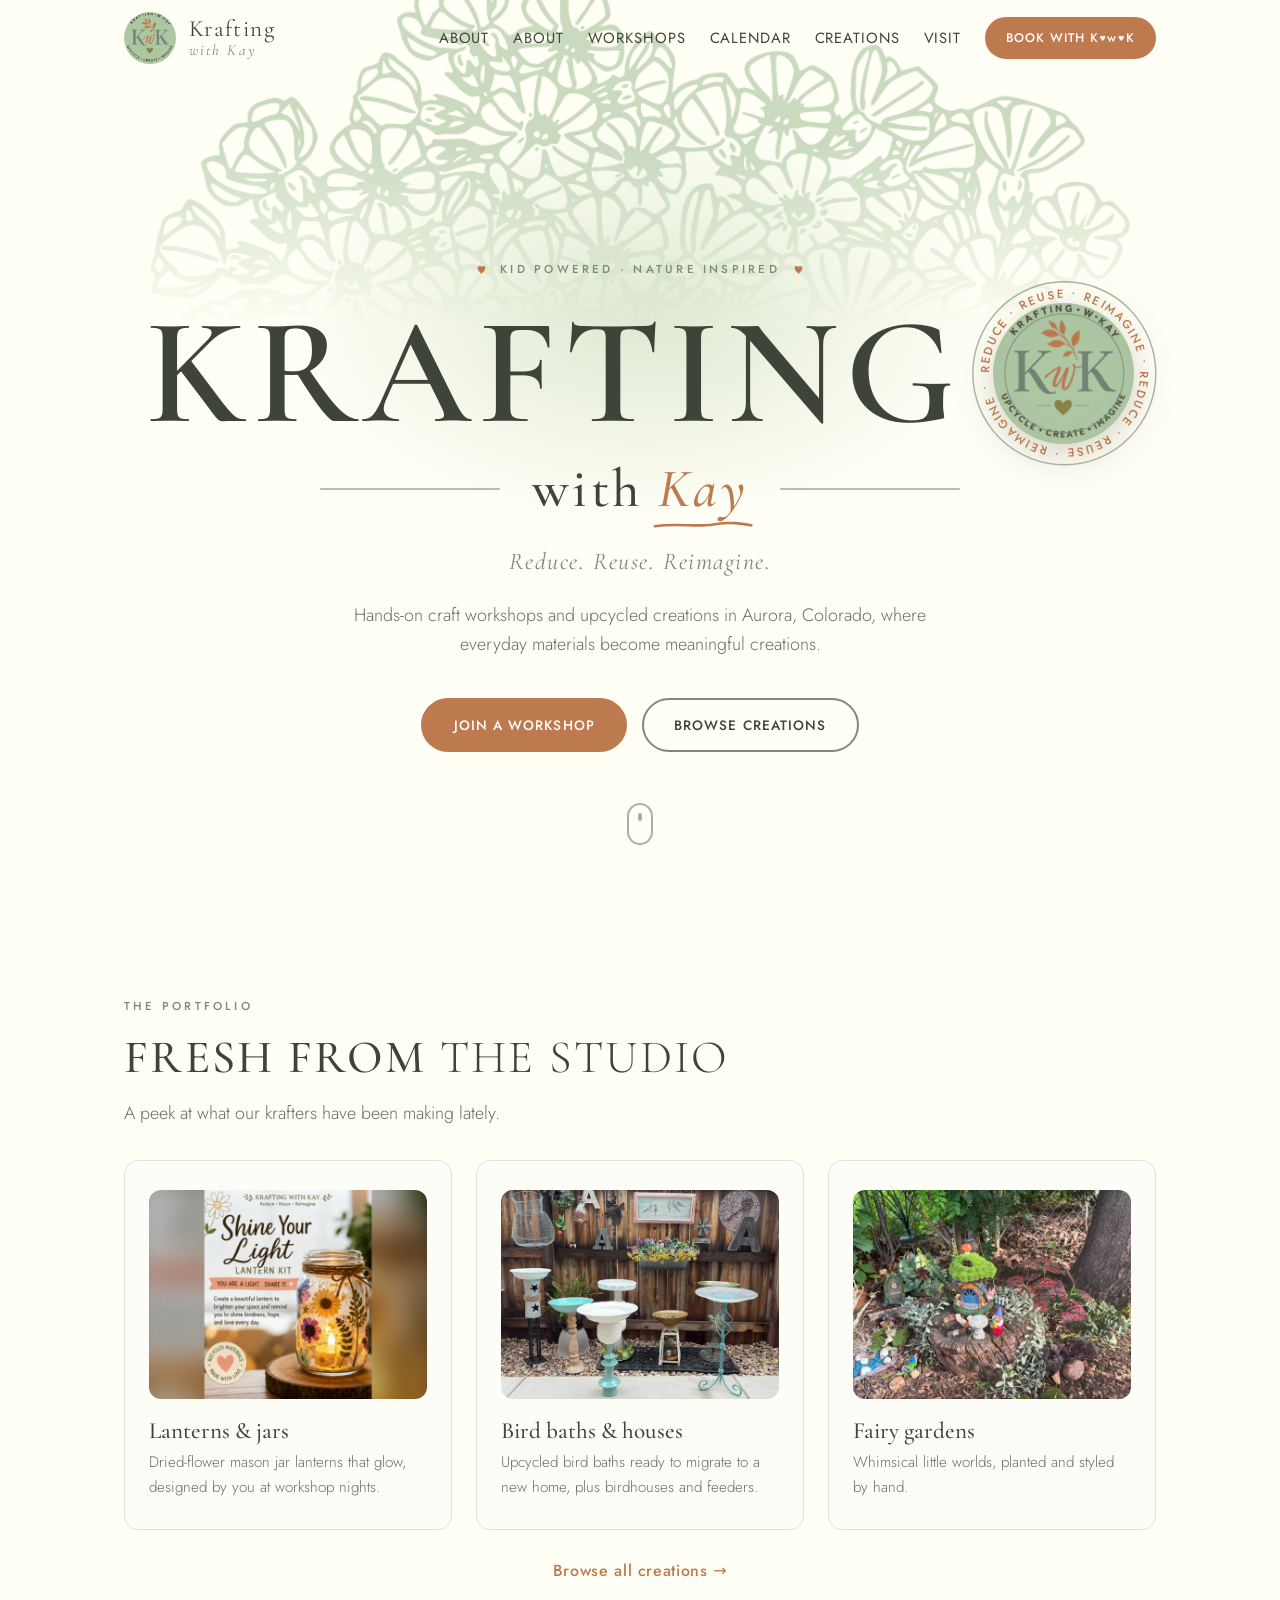
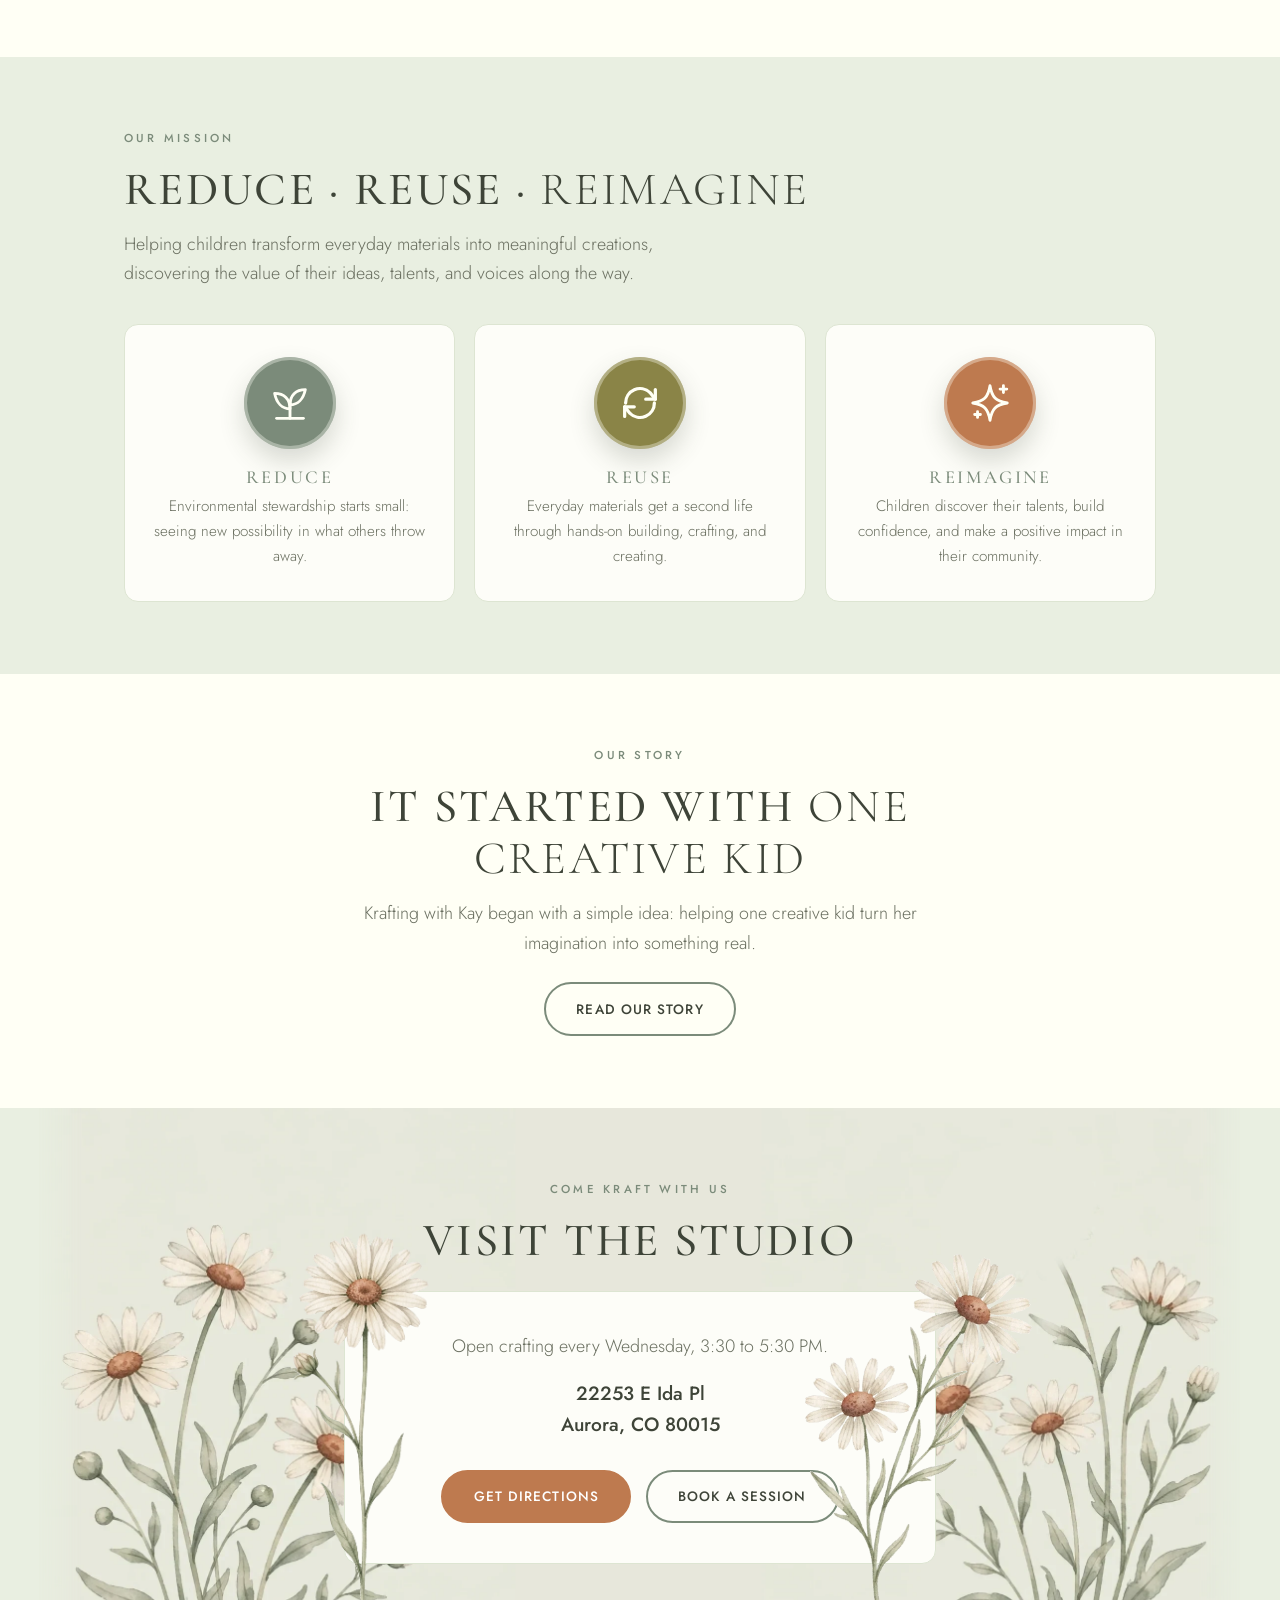
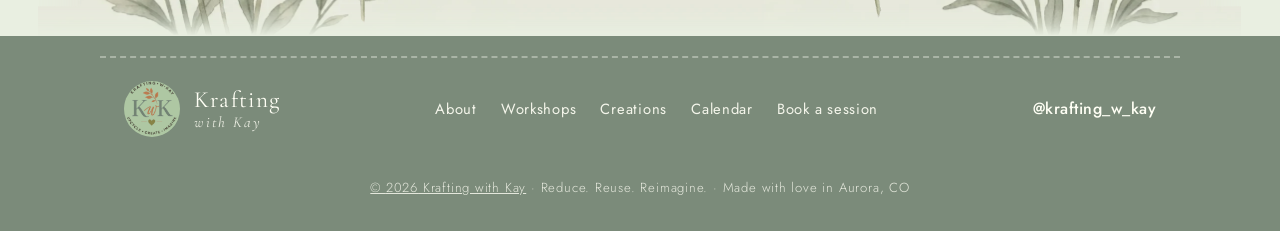
==== index.html @ e0ca5ac3 "About page with Our Story; homepage now sells via featured portfolio + story teaser; nav/footer Abou" ====
<!DOCTYPE html>
<html lang="en">
<head>
  <meta charset="UTF-8" />
  <meta name="viewport" content="width=device-width, initial-scale=1.0" />
  <title>Krafting with Kay | Reduce. Reuse. Reimagine.</title>
  <meta name="description" content="Krafting with Kay: kid-powered, nature-inspired craft workshops and upcycled creations in Aurora, CO. Reduce. Reuse. Reimagine." />
  <link rel="icon" href="assets/logo.png" />
  <link rel="preconnect" href="https://fonts.googleapis.com" />
  <link rel="preconnect" href="https://fonts.gstatic.com" crossorigin />
  <link href="https://fonts.googleapis.com/css2?family=Cormorant+Garamond:ital,wght@0,300;0,400;0,500;0,600;1,300;1,400;1,500&family=Jost:wght@300;400;500&display=swap" rel="stylesheet" />
  <link rel="stylesheet" href="styles.css" />
</head>
<body>
  <header class="site-header">
    <div class="wrap header-inner">
      <a class="brand" href="#top">
        <img src="assets/logo.png" alt="Krafting with Kay logo" />
        <span class="brand-name">Krafting <span>with Kay</span></span>
      </a>
      <nav class="site-nav" id="siteNav">
        <a href="about.html">About</a>
        <a href="about.html">About</a>
        <a href="workshops.html">Workshops</a>
        <a href="events.html">Calendar</a>
        <a href="creations.html">Creations</a>
        <a href="#visit">Visit</a>
        <a href="book.html" class="btn btn-small">Book with KwK</a>
      </nav>
      <button class="nav-toggle" id="navToggle" aria-label="Open menu">☰</button>
    </div>
  </header>

  <main id="top">
    <!-- HERO -->
    <section class="hero">
      <div class="floral-band" aria-hidden="true"></div>
      <div class="hero-glow" aria-hidden="true"></div>
      <div class="wrap hero-inner">
        <p class="eyebrow"><svg viewBox="0 0 24 24" aria-hidden="true"><path d="M12 21 C7 16.5 3.5 13 3.5 9.2 C3.5 6.4 5.7 4.5 8.2 4.5 C9.9 4.5 11.3 5.4 12 6.8 C12.7 5.4 14.1 4.5 15.8 4.5 C18.3 4.5 20.5 6.4 20.5 9.2 C20.5 13 17 16.5 12 21 Z"/></svg><span>Kid powered · Nature inspired</span><svg viewBox="0 0 24 24" aria-hidden="true"><path d="M12 21 C7 16.5 3.5 13 3.5 9.2 C3.5 6.4 5.7 4.5 8.2 4.5 C9.9 4.5 11.3 5.4 12 6.8 C12.7 5.4 14.1 4.5 15.8 4.5 C18.3 4.5 20.5 6.4 20.5 9.2 C20.5 13 17 16.5 12 21 Z"/></svg></p>
        <h1 class="hero-h1">
          <span class="hero-topline">
            <span class="hero-giant">Krafting</span>
            <span class="hero-badge" aria-hidden="true">
              <img src="assets/logo.png" alt="" />
              <svg class="badge-ring" viewBox="0 0 200 200">
                <defs>
                  <path id="kwkBadgeArc" d="M100,100 m-80,0 a80,80 0 1,1 160,0 a80,80 0 1,1 -160,0" fill="none" />
                </defs>
                <circle cx="100" cy="100" r="97" class="ring-line" />
                <circle cx="100" cy="100" r="63" class="ring-line" />
                <text class="ring-text"><textPath href="#kwkBadgeArc">REDUCE • REUSE • REIMAGINE • REDUCE • REUSE • REIMAGINE • </textPath></text>
              </svg>
            </span>
          </span>
          <span class="hero-subline"><span class="rule" aria-hidden="true"></span><span>with <em class="swash">Kay<svg class="swash-line" viewBox="0 0 220 22" aria-hidden="true"><path d="M6 14 C 52 7, 92 16, 132 10 S 192 8, 214 12" fill="none" stroke="#be7a4f" stroke-width="5.5" stroke-linecap="round"/></svg></em></span><span class="rule" aria-hidden="true"></span></span>
        </h1>
        <p class="tagline">Reduce. Reuse. Reimagine.</p>
        <p class="lede" id="heroLede">Hands-on craft workshops and upcycled creations in Aurora, Colorado, where everyday materials become <strong>meaningful creations</strong>.</p>
        <div class="hero-cta">
          <a href="workshops.html" class="btn">Join a workshop</a>
          <a href="creations.html" class="btn btn-ghost">Browse creations</a>
        </div>
        <a class="scroll-cue" href="#mission" aria-label="Scroll to our mission"><span></span></a>
      </div>
    </section>

    <!-- FEATURED CREATIONS -->
    <section class="section" id="featured">
      <div class="wrap">
        <p class="eyebrow">The portfolio</p>
        <h2>Fresh from <span class="thin">the studio</span></h2>
        <p class="lede">A peek at what our krafters have been making lately.</p>
        <div class="creations-grid" id="featuredGrid" style="margin-top:2rem"><p class="muted">Loading…</p></div>
        <p class="center" style="margin-top:1.75rem"><a class="link-arrow" href="creations.html">Browse all creations →</a></p>
      </div>
    </section>

    <!-- MISSION -->
    <section class="section section-tint" id="mission">
      <div class="wrap">
        <p class="eyebrow">Our mission</p>
        <h2>Reduce · Reuse · <span class="thin">Reimagine</span></h2>
        <p class="lede" id="missionText">Helping children transform everyday materials into meaningful creations, discovering the value of their ideas, talents, and voices along the way.</p>
        <div class="pillars">
          <div class="pillar">
            <div class="pillar-icon reduce"><svg viewBox="0 0 48 48" fill="none" stroke="#fffff5" stroke-width="3" stroke-linecap="round" stroke-linejoin="round" aria-hidden="true"><path d="M24 40 C24 32 24 28 24 22"/><path d="M24 30 C16 30 10 24 8 14 C18 14 24 20 24 30 Z"/><path d="M24 26 C32 26 38 20 40 10 C30 10 24 16 24 26 Z"/><path d="M10 40 H38"/></svg></div>
            <h3>Reduce</h3>
            <p>Environmental stewardship starts small: seeing new possibility in what others throw away.</p>
          </div>
          <div class="pillar">
            <div class="pillar-icon reuse"><svg viewBox="0 0 48 48" fill="none" stroke="#fffff5" stroke-width="3.4" stroke-linecap="round" stroke-linejoin="round" aria-hidden="true"><polyline points="40 10 40 20 30 20"/><polyline points="8 38 8 28 18 28"/><path d="M9 24 a15 15 0 0 1 25.4-10.9 L40 20"/><path d="M39 24 a15 15 0 0 1-25.4 10.9 L8 28"/></svg></div>
            <h3>Reuse</h3>
            <p>Everyday materials get a second life through hands-on building, crafting, and creating.</p>
          </div>
          <div class="pillar">
            <div class="pillar-icon reimagine"><svg viewBox="0 0 48 48" fill="none" stroke="#fffff5" stroke-width="3" stroke-linecap="round" stroke-linejoin="round" aria-hidden="true"><path d="M24 6 C26 18 30 22 42 24 C30 26 26 30 24 42 C22 30 18 26 6 24 C18 22 22 18 24 6 Z"/><path d="M38 6 v7 M34.5 9.5 h7"/><path d="M11 33 v6 M8 36 h6"/></svg></div>
            <h3>Reimagine</h3>
            <p>Children discover their talents, build confidence, and make a positive impact in their community.</p>
          </div>
        </div>
      </div>
    </section>

    <!-- STORY TEASER -->
    <section class="section">
      <div class="wrap narrow center">
        <p class="eyebrow">Our story</p>
        <h2>It started with <span class="thin">one creative kid</span></h2>
        <p class="lede" style="margin-left:auto; margin-right:auto">Krafting with Kay began with a simple idea: helping one creative kid turn her imagination into something real.</p>
        <a class="btn btn-ghost" href="about.html" style="margin-top:1.5rem">Read our story</a>
      </div>
    </section>

    <!-- VISIT -->
    <section class="section section-tint" id="visit">
      <div class="wrap narrow center">
        <p class="eyebrow">Come kraft with us</p>
        <h2>Visit the studio</h2>
        <div class="visit-card">
          <p class="lede" id="visitLede" style="margin:0 auto">Open crafting every Wednesday, 3:30 to 5:30 PM.</p>
          <address><strong>22253 E Ida Pl<br />Aurora, CO 80015</strong></address>
          <div class="hero-cta" style="justify-content:center; margin-top:0">
            <a class="btn" href="https://www.google.com/maps/search/?api=1&query=22253+E+Ida+Pl+Aurora+CO+80015" target="_blank" rel="noopener">Get directions</a>
            <a class="btn btn-ghost" href="book.html">Book a session</a>
          </div>
        </div>
      </div>
      <img class="fl-fg fl-fg-a" src="assets/daisy-sprig-a.webp" alt="" aria-hidden="true" />
      <img class="fl-fg fl-fg-b" src="assets/daisy-sprig-b.webp" alt="" aria-hidden="true" />
    </section>
  </main>

  <footer class="site-footer">
    <div class="wrap footer-inner">
      <div class="footer-brand">
        <img src="assets/logo.png" alt="Krafting with Kay logo" />
        <span class="brand-name">Krafting <span>with Kay</span></span>
      </div>
      <nav class="footer-nav" aria-label="Footer">
        <a href="about.html">About</a>
        <a href="workshops.html">Workshops</a>
        <a href="creations.html">Creations</a>
        <a href="events.html">Calendar</a>
        <a href="book.html">Book a session</a>
      </nav>
      <p><span id="instaFooter">@krafting_w_kay</span></p>
      <p class="footer-note"><a class="stealth-admin" href="settings.html">© <span id="year"></span> Krafting with Kay</a> · Reduce. Reuse. Reimagine. · Made with love in Aurora, CO</p>
    </div>
  </footer>

  <div class="lightbox" id="lightbox" hidden>
    <figure>
      <img id="lightboxImg" alt="" />
      <figcaption id="lightboxCap"></figcaption>
    </figure>
    <button class="lightbox-close" id="lightboxClose" type="button" aria-label="Close photo viewer">×</button>
  </div>

  <script src="script.js"></script>
</body>
</html>
---- styles.css ----
/* ============================================================
   KRAFTING WITH KAY: brand tokens
   From Kay's brand portfolio (2026-09-27):
   sage green #A9C39E · cream #FFFFF5 · terracotta #BE7A4F
   olive #8A8447 · deep sage #7B8B7A
   Type: Cormorant Garamond (display) + Jost (body)
   ============================================================ */
:root {
  --cream: #fffff5;
  --paper: #fdfdf8;
  --sage: #a9c39e;
  --sage-deep: #7b8b7a;
  --sage-pale: #e9efe1;
  --ink: #3e4438;
  --ink-soft: #6a6f60;
  --clay: #be7a4f;
  --clay-dark: #a05f36;
  --olive: #8a8447;
  --line: #dde5d2;
  --radius: 14px;
  --font-display: "Cormorant Garamond", Georgia, serif;
  --font-body: "Jost", system-ui, -apple-system, sans-serif;
}

* { box-sizing: border-box; margin: 0; padding: 0; }

body {
  font-family: var(--font-body);
  background: var(--cream);
  color: var(--ink);
  line-height: 1.65;
  font-weight: 400;
}

.wrap { max-width: 1080px; margin: 0 auto; padding: 0 1.5rem; }
.wrap.narrow { max-width: 640px; }
.center { text-align: center; }
.muted { color: var(--ink-soft); }
.small { font-size: 0.85rem; }

h1, h2, h3 { font-family: var(--font-display); line-height: 1.12; font-weight: 500; }
h1 { font-size: clamp(3rem, 7vw, 5rem); letter-spacing: 0.04em; }
h1 em { font-style: italic; color: var(--clay); }
h2 { font-size: clamp(2rem, 4.5vw, 2.9rem); letter-spacing: 0.05em; margin-bottom: 0.9rem; text-transform: uppercase; }
h2 .thin { font-weight: 300; }
h3 { font-size: 1.45rem; margin-bottom: 0.4rem; }

.eyebrow {
  text-transform: uppercase;
  letter-spacing: 0.28em;
  font-size: 0.72rem;
  font-weight: 500;
  color: var(--sage-deep);
  margin-bottom: 1rem;
}

.lede { font-size: 1.12rem; color: var(--ink-soft); max-width: 36rem; font-weight: 300; }
.lede strong { font-weight: 500; color: var(--ink); }
.pull-quote {
  font-family: var(--font-display); font-style: italic; font-weight: 500;
  font-size: clamp(1.5rem, 3.4vw, 2.1rem); line-height: 1.35; color: var(--clay);
  text-align: center; max-width: 40rem; margin: 3rem auto 0; padding: 0 1rem;
  position: relative;
}
.pull-quote::before {
  content: "\201C"; display: block; font-size: 3.2rem; line-height: 1;
  color: var(--sage); margin-bottom: 0.25rem;
}

.tagline {
  font-family: var(--font-display);
  font-style: italic;
  font-size: 1.5rem;
  color: var(--sage-deep);
  letter-spacing: 0.06em;
  margin-top: 1.2rem;
}

/* ---------- buttons & links ---------- */
.btn {
  display: inline-block;
  background: var(--clay);
  color: #fff;
  padding: 0.85rem 1.9rem;
  border-radius: 999px;
  text-decoration: none;
  font-weight: 500;
  letter-spacing: 0.08em;
  text-transform: uppercase;
  font-size: 0.85rem;
  border: 2px solid var(--clay);
  cursor: pointer;
  transition: transform 0.15s ease, background 0.15s ease;
}
.btn:hover { background: var(--clay-dark); border-color: var(--clay-dark); transform: translateY(-2px); }
.btn-ghost { background: transparent; color: var(--ink); border-color: var(--sage-deep); }
.btn-ghost:hover { background: var(--sage-pale); border-color: var(--sage-deep); }
.btn-small { padding: 0.55rem 1.2rem; font-size: 0.78rem; }

.link-arrow { color: var(--clay); font-weight: 500; text-decoration: none; letter-spacing: 0.04em; }
.link-arrow:hover { color: var(--clay-dark); }

/* ---------- header ---------- */
.site-header {
  position: fixed; top: 0; left: 0; right: 0; z-index: 50;
  background: transparent;
  border-bottom: 1px solid transparent;
  transition: background-color 0.35s ease, border-color 0.35s ease;
}
.site-header.scrolled {
  background: color-mix(in srgb, var(--cream) 94%, transparent);
  backdrop-filter: blur(8px);
  -webkit-backdrop-filter: blur(8px);
  border-bottom-color: var(--line);
}
section[id] { scroll-margin-top: 84px; }
.header-inner { display: flex; align-items: center; justify-content: space-between; height: 76px; }
.brand { display: flex; align-items: center; gap: 0.8rem; text-decoration: none; color: var(--ink); }
.brand img { width: 52px; height: 52px; border-radius: 50%; object-fit: cover; }
.brand-name { font-family: var(--font-display); font-size: 1.45rem; letter-spacing: 0.06em; line-height: 1.1; }
.brand-name span { display: block; font-size: 0.95rem; font-style: italic; color: var(--sage-deep); letter-spacing: 0.14em; }
.site-nav { display: flex; gap: 1.5rem; align-items: center; }
.site-nav a:not(.btn) { color: var(--ink); text-decoration: none; font-weight: 400; letter-spacing: 0.06em; font-size: 0.92rem; text-transform: uppercase; }
.site-nav a:not(.btn):hover { color: var(--clay); }
.nav-toggle { display: none; background: none; border: none; font-size: 1.5rem; cursor: pointer; color: var(--ink); }

/* ---------- hero ---------- */
.hero { padding: 0 0 4.5rem; position: relative; overflow: hidden; text-align: center; }
.floral-band {
  height: clamp(200px, 30vw, 340px);
  background: url("assets/floral-band.png") center 22% / cover no-repeat;
  -webkit-mask-image: linear-gradient(to bottom, black 42%, transparent 96%);
  mask-image: linear-gradient(to bottom, black 42%, transparent 96%);
}
.hero-glow {
  position: absolute; top: 4%; left: 50%; transform: translateX(-50%);
  width: min(960px, 130vw); height: 560px;
  background: radial-gradient(closest-side, rgba(169,195,158,.38), transparent 72%);
  pointer-events: none;
}
.hero-inner { position: relative; z-index: 1; margin-top: clamp(-5rem, -7vw, -2.2rem); }
.hero .eyebrow { display: flex; align-items: center; justify-content: center; gap: 0.8rem; margin-bottom: 1.4rem; }
.hero .eyebrow svg { width: 11px; height: 11px; fill: var(--clay); flex: none; }
.hero-h1 { margin: 0 0 1rem; }
.hero-topline { display: flex; align-items: center; justify-content: center; gap: clamp(0.8rem, 2.5vw, 2rem); }
.hero-giant {
  font-family: var(--font-display); font-weight: 600;
  font-size: clamp(3.8rem, 13.5vw, 9.5rem);
  text-transform: uppercase; letter-spacing: 0.045em; line-height: 0.95;
  color: var(--ink); white-space: nowrap;
}
.hero-badge {
  position: relative; flex: none;
  width: clamp(88px, 11vw, 150px);
  margin-left: 0;
}
.hero-badge img {
  display: block; width: 100%; aspect-ratio: 1;
  border-radius: 50%; object-fit: cover;
  box-shadow: 0 10px 30px rgba(46,42,35,0.18);
}
.badge-ring {
  position: absolute; inset: -17%; overflow: visible;
  filter: drop-shadow(0 8px 14px rgba(46,42,35,0.22));
  animation: badge-spin 26s linear infinite;
}
.ring-line { fill: none; stroke: var(--sage-deep); stroke-width: 1.5; opacity: 0.65; }
.ring-text {
  font-family: var(--font-body); font-size: 12.5px; font-weight: 500;
  letter-spacing: 2px; fill: var(--clay);
}
@keyframes badge-spin { to { transform: rotate(360deg); } }
.hero-subline {
  display: flex; align-items: center; justify-content: center;
  gap: clamp(1rem, 3vw, 2rem); margin-top: 0.8rem;
  font-family: var(--font-display); font-weight: 500;
  font-size: clamp(2rem, 5vw, 3.4rem); color: var(--ink);
}
.hero-subline .rule { height: 2px; width: min(180px, 18vw); background: var(--sage-deep); opacity: 0.55; border-radius: 2px; }
@media (max-width: 600px) {
  .hero-giant { font-size: 12.5vw; }
  .hero-badge { width: 76px; }
}
.swash { position: relative; display: inline-block; }
.swash-line { position: absolute; left: -7%; bottom: -0.30em; width: 114%; height: 0.40em; overflow: visible; }
.hero .tagline { margin-top: 1.4rem; }
.hero .lede { margin: 1.2rem auto 0; }
.hero-cta { display: flex; gap: 0.9rem; margin-top: 2.4rem; flex-wrap: wrap; justify-content: center; }
.scroll-cue {
  display: inline-block; margin-top: 3.2rem;
  width: 26px; height: 42px; border: 2px solid var(--sage-deep); border-radius: 999px;
  position: relative; opacity: 0.65;
}
.scroll-cue span {
  position: absolute; top: 8px; left: 50%; width: 4px; height: 8px; margin-left: -2px;
  border-radius: 4px; background: var(--sage-deep);
  animation: cue-drop 1.8s ease-in-out infinite;
}
@keyframes cue-drop {
  0%, 100% { transform: translateY(0); opacity: 1; }
  50% { transform: translateY(10px); opacity: 0.35; }
}

/* ---------- sections ---------- */
.section { padding: 4.5rem 0; position: relative; }
.section-tint { background: var(--sage-pale); }
.split { display: grid; grid-template-columns: 1fr 1.4fr; gap: 3rem; align-items: center; }
.split p { margin-bottom: 1rem; font-weight: 300; }
.split p strong { font-weight: 500; }

.photo-frame { display: flex; justify-content: center; }
.photo-placeholder {
  width: 280px; height: 340px;
  border-radius: var(--radius);
  background: linear-gradient(135deg, var(--sage-pale), var(--sage));
  border: 2px dashed var(--sage-deep);
  display: flex; align-items: center; justify-content: center;
  font-family: var(--font-display); font-style: italic;
  color: var(--ink-soft); text-align: center; font-size: 1.3rem;
}

/* ---------- mission pillars ---------- */
.pillars { display: grid; grid-template-columns: repeat(auto-fit, minmax(220px, 1fr)); gap: 1.2rem; margin-top: 2.2rem; }
.pillar {
  background: var(--paper); border: 1px solid var(--line);
  border-radius: var(--radius); padding: 2rem 1.6rem; text-align: center;
}
.pillar-icon {
  width: 92px; height: 92px; margin: 0 auto 1.1rem;
  border-radius: 50%;
  display: flex; align-items: center; justify-content: center;
  box-shadow: 0 12px 26px rgba(62,68,56,.20), inset 0 0 0 3px rgba(255,255,245,.35);
}
.pillar-icon svg { width: 46px; height: 46px; }
.pillar-icon.reduce { background: var(--sage-deep); }
.pillar-icon.reuse { background: var(--olive); }
.pillar-icon.reimagine { background: var(--clay); }
.pillar h3 { text-transform: uppercase; letter-spacing: 0.14em; font-size: 1.15rem; color: var(--sage-deep); }
.pillar p { color: var(--ink-soft); font-size: 0.95rem; font-weight: 300; }

/* ---------- cards ---------- */
.cards { display: grid; grid-template-columns: repeat(2, 1fr); gap: 1.4rem; margin-top: 2rem; }
.card {
  background: var(--paper);
  border: 1px solid var(--line);
  border-radius: var(--radius);
  padding: 1.8rem 1.5rem;
  transition: transform 0.15s ease, box-shadow 0.15s ease;
}
.card:hover { transform: translateY(-4px); box-shadow: 0 12px 28px rgba(62, 68, 56, 0.1); }
.card-icon { font-size: 2rem; margin-bottom: 0.8rem; }
.card-img {
  display: block; width: 100%; aspect-ratio: 4 / 3; object-fit: cover;
  border-radius: 12px; margin-bottom: 1.2rem;
}
.card p { color: var(--ink-soft); font-size: 0.95rem; font-weight: 300; }

/* ---------- workshops ---------- */
.workshop-box {
  display: grid; grid-template-columns: repeat(auto-fit, minmax(160px, 1fr));
  gap: 1rem; margin: 2rem 0;
}
.workshop-detail {
  background: var(--paper); border: 1px solid var(--line);
  border-radius: var(--radius); padding: 1.5rem 1.2rem; text-align: center;
}
.workshop-detail strong { display: block; font-family: var(--font-display); font-size: 1.7rem; color: var(--clay); font-weight: 600; }
.workshop-detail span { color: var(--ink-soft); font-size: 0.88rem; letter-spacing: 0.06em; text-transform: uppercase; }
#workshops p { margin-bottom: 1rem; max-width: 44rem; font-weight: 300; }
#workshops p strong { font-weight: 500; }

/* ---------- sideways scroll strips (gallery + creations) ---------- */
.hstrip {
  display: flex; gap: 1rem;
  overflow-x: auto; overscroll-behavior-x: contain;
  scroll-snap-type: x mandatory;
  margin: 2rem -1.5rem 1.5rem; padding: 0.25rem 1.5rem 1rem;
  scrollbar-width: thin; scrollbar-color: var(--sage-deep) transparent;
  -webkit-mask-image: linear-gradient(to right, black calc(100% - 3rem), transparent);
  mask-image: linear-gradient(to right, black calc(100% - 3rem), transparent);
}
.hstrip::-webkit-scrollbar { height: 6px; }
.hstrip::-webkit-scrollbar-thumb { background: var(--sage-deep); border-radius: 999px; opacity: 0.6; }
.hstrip::-webkit-scrollbar-track { background: transparent; }
.hstrip .strip-card { flex: 0 0 min(340px, 82vw); scroll-snap-align: start; }

/* ---------- creations page grid ---------- */
.creations-grid {
  display: grid;
  grid-template-columns: repeat(auto-fill, minmax(260px, 1fr));
  gap: 1.5rem;
}
.creations-grid .card { margin: 0; }
.gtile {
  flex: 0 0 min(240px, 70vw);
  aspect-ratio: 4 / 5;
  border-radius: var(--radius);
  scroll-snap-align: start;
  position: relative; overflow: hidden;
  display: flex; align-items: flex-end; justify-content: center;
  padding: 1rem;
  font-weight: 500; font-size: 0.9rem; color: #fff;
  letter-spacing: 0.04em; text-decoration: none;
  text-shadow: 0 1px 6px rgba(0,0,0,0.35);
}
a.gtile { cursor: pointer; }
button.gtile {
  font-family: inherit; font-size: 0.9rem; font-weight: 500;
  letter-spacing: 0.04em; color: #fff;
  background: none; border: 0; cursor: pointer;
}
.gtile img {
  position: absolute; inset: 0; width: 100%; height: 100%;
  object-fit: cover;
}
.gtile span { position: relative; z-index: 1; text-align: center; }
.gtile::after {
  content: ""; position: absolute; inset: 0;
  background: linear-gradient(to top, rgba(40,36,28,0.45), transparent 45%);
  pointer-events: none;
}
.g1 { background: linear-gradient(135deg, #a9c39e, #7b8b7a); }
.g2 { background: linear-gradient(135deg, #be7a4f, #d9a077); }
.g3 { background: linear-gradient(135deg, #8a8447, #b3ad72); }
.g4 { background: linear-gradient(135deg, #7b8b7a, #a9c39e); }
.g5 { background: linear-gradient(135deg, #c98f5f, #be7a4f); }
.g6 { background: linear-gradient(135deg, #9aa583, #8a8447); }

/* ---------- lightbox ---------- */
.lightbox {
  position: fixed; inset: 0; z-index: 200;
  background: rgba(46, 42, 34, 0.9);
  display: flex; align-items: center; justify-content: center;
  padding: 1.25rem;
}
.lightbox[hidden] { display: none; }
.lightbox figure { margin: 0; max-width: min(92vw, 640px); }
.lightbox img {
  width: 100%; max-height: 76vh; object-fit: contain;
  border-radius: var(--radius); background: #111;
}
.lightbox figcaption {
  color: var(--cream); text-align: center;
  margin-top: 0.75rem; font-weight: 500; letter-spacing: 0.03em;
}
.lightbox-close {
  position: absolute; top: 0.75rem; right: 0.75rem;
  width: 2.75rem; height: 2.75rem; border-radius: 50%;
  border: 1px solid rgba(255,255,245,0.4);
  background: transparent; color: var(--cream);
  font-size: 1.5rem; line-height: 1; cursor: pointer;
}
.lightbox-close:hover { background: rgba(255,255,245,0.15); }

/* ---------- stealth admin link: looks like plain footer text ---------- */
/* ---------- visit: white card nestled between the daisy clusters ---------- */
#visit {
  background-image: url("assets/daisy-footer.webp");
  background-repeat: no-repeat;
  background-position: 50% 100%;
  background-size: min(1400px, 94%) auto;
}
/* foreground sprigs: real overlap, flowers cross in front of the card */
.fl-fg { position: absolute; z-index: 2; pointer-events: none; }
.fl-fg-a { left: calc(50% - 355px); bottom: 8px; height: 400px; width: auto; }
.fl-fg-b { right: calc(50% - 400px); bottom: 10px; height: 380px; width: auto; }
@media (max-width: 760px) {
  #visit { background-size: 94% auto; }
  .fl-fg-a { height: 230px; left: -10px; bottom: 10px; }
  .fl-fg-b { display: none; }
}

/* ---------- visit ---------- */
.visit-card {
  background: var(--paper); border: 1px solid var(--line);
  border-radius: var(--radius); padding: 2.5rem 2rem; margin-top: 1.5rem;
}
.visit-card address { font-style: normal; font-size: 1.2rem; margin: 1rem 0 1.8rem; font-weight: 300; }
.visit-card address strong { font-weight: 500; }

/* ---------- footer ---------- */
.site-footer { background: var(--sage-deep); color: var(--cream); padding: 2.8rem 0 2rem; position: relative; }
.site-footer::before {
  content: ""; position: absolute; top: 1.2rem; left: 50%; transform: translateX(-50%);
  width: min(1080px, calc(100% - 3rem)); border-top: 2px dashed rgba(255,255,245,.35);
}
.footer-inner { position: relative; display: flex; justify-content: space-between; align-items: center; flex-wrap: wrap; gap: 1rem; }
.footer-brand { display: flex; align-items: center; gap: 0.9rem; }
.footer-brand img { width: 56px; height: 56px; border-radius: 50%; object-fit: cover; }
.footer-brand .brand-name { color: var(--cream); }
.footer-brand .brand-name span { color: var(--cream); opacity: 0.85; }
.footer-nav { display: flex; gap: 1.5rem; flex-wrap: wrap; }
.footer-nav a { color: var(--cream); text-decoration: none; font-size: 0.92rem; letter-spacing: 0.05em; opacity: 0.92; }
.footer-nav a:hover { opacity: 1; text-decoration: underline; text-underline-offset: 3px; }
.site-footer a { color: var(--cream); }
.site-footer #instaFooter { font-weight: 500; letter-spacing: 0.03em; }
.footer-note { width: 100%; text-align: center; margin-top: 1.5rem; font-size: 0.82rem; opacity: 0.8; font-weight: 300; letter-spacing: 0.06em; }

/* ---------- reveal animation ---------- */
.reveal { opacity: 0; transform: translateY(18px); transition: opacity 0.6s ease, transform 0.6s ease; }
.reveal.visible { opacity: 1; transform: none; }
@media (prefers-reduced-motion: reduce) { .reveal { opacity: 1; transform: none; } .scroll-cue span { animation: none; } .badge-ring { animation: none; } }

/* ---------- events / calendar ---------- */
.upcoming-block { margin-top: 2.5rem; }
.upcoming-block h3 { text-transform: uppercase; letter-spacing: 0.14em; font-size: 1.1rem; color: var(--sage-deep); margin-bottom: 1rem; }
.upcoming-row {
  display: flex; gap: 1.2rem; align-items: center;
  background: var(--paper); border: 1px solid var(--line);
  border-radius: var(--radius); padding: 1rem 1.3rem; margin-bottom: 0.7rem;
}
.upcoming-book { margin-left: auto; white-space: nowrap; align-self: center; }
.upcoming-date strong { display: block; font-family: var(--font-display); font-size: 1.15rem; font-weight: 600; }
.upcoming-date span { font-size: 0.85rem; color: var(--ink-soft); white-space: nowrap; }
.upcoming-info { font-size: 1.02rem; }
.event-tag {
  display: inline-block; font-size: 0.68rem; font-weight: 500;
  letter-spacing: 0.12em; text-transform: uppercase;
  background: var(--sage-pale); color: var(--sage-deep);
  border-radius: 999px; padding: 0.2rem 0.7rem; margin-right: 0.5rem;
  vertical-align: middle;
}
.cal-month { margin: 2.5rem 0 1.2rem; }
.cal-month:first-child { margin-top: 0; }
.event-card {
  display: flex; gap: 1.4rem;
  background: var(--paper); border: 1px solid var(--line);
  border-radius: var(--radius); padding: 1.5rem; margin-bottom: 1rem;
  transition: transform 0.15s ease, box-shadow 0.15s ease;
}
.event-card:hover { transform: translateY(-3px); box-shadow: 0 12px 28px rgba(62, 68, 56, 0.1); }
.event-date {
  flex: 0 0 74px; text-align: center;
  background: var(--sage); color: var(--cream);
  border-radius: 10px; padding: 0.7rem 0.4rem; align-self: flex-start;
}
.event-date .dow { display: block; font-size: 0.7rem; letter-spacing: 0.18em; font-weight: 500; }
.event-date .day { display: block; font-family: var(--font-display); font-size: 2rem; font-weight: 600; line-height: 1.1; }
.event-date .mon { display: block; font-size: 0.7rem; letter-spacing: 0.18em; }
.event-body h3 { margin: 0.4rem 0 0.3rem; }
.event-meta { font-weight: 500; font-size: 0.95rem; }
.event-price { color: var(--clay); font-weight: 500; font-size: 0.95rem; margin: 0.2rem 0; }
.event-body .link-arrow { display: inline-block; margin-top: 0.5rem; }

/* ---------- booking form ---------- */
.addr-wrap { position: relative; margin-bottom: 1.1rem; }
.addr-wrap label { margin-bottom: 0; }
.addr-suggest {
  position: absolute; top: 100%; left: 0; right: 0; z-index: 20;
  background: #fff; border: 1px solid var(--line); border-radius: 10px;
  box-shadow: 0 12px 28px rgba(62, 68, 56, 0.12); overflow: hidden; margin-top: 4px;
}
.addr-suggest[hidden] { display: none; }
.addr-opt {
  display: block; width: 100%; text-align: left; background: none; border: none;
  padding: 0.7rem 1rem; font-family: var(--font-body); font-size: 0.95rem;
  color: var(--ink); cursor: pointer; border-bottom: 1px solid var(--line);
}
.addr-opt:last-child { border-bottom: none; }
.addr-opt:hover { background: var(--cream); }
.book-form {
  max-width: 660px; margin: 0 auto;
  background: var(--paper); border: 1px solid var(--line);
  border-radius: var(--radius); padding: 2rem;
}
.book-form label { display: block; font-weight: 500; font-size: 0.95rem; margin-bottom: 1.1rem; }
.book-form label[hidden] { display: none; }
.book-form input, .book-form select, .book-form textarea {
  display: block; width: 100%; margin-top: 0.4rem; padding: 0.8rem 1rem;
  border: 1px solid var(--line); border-radius: 10px; background: #fff;
  font-family: var(--font-body); font-size: 1rem; color: var(--ink);
}
.book-form input:focus, .book-form select:focus, .book-form textarea:focus {
  outline: 2px solid var(--sage); border-color: var(--sage);
}
.book-form textarea { resize: vertical; }
.form-row { display: grid; grid-template-columns: 1fr 1fr; gap: 1rem; }
.form-note { margin-top: 1rem; font-size: 0.95rem; }
.form-note.ok { color: var(--sage-deep); font-weight: 500; }
.form-note.err { color: #a4442e; }
.waiver {
  display: flex; gap: 0.7rem; align-items: flex-start;
  font-weight: 400; font-size: 0.88rem; color: var(--ink-soft);
  background: var(--cream); border: 1px dashed var(--line);
  border-radius: 10px; padding: 0.9rem 1rem; cursor: pointer;
}
.waiver input { width: auto; margin: 0.2rem 0 0; accent-color: var(--sage-deep); }
.kids-block { margin-bottom: 1.1rem; }
.kids-heading { display: block; font-weight: 500; font-size: 0.95rem; margin-bottom: 0.6rem; }
.kid-row { display: grid; grid-template-columns: 1fr 90px 40px; gap: 0.7rem; align-items: end; margin-bottom: 0.7rem; }
.kid-row label { margin-bottom: 0; }
.kid-remove {
  background: none; border: 1px solid var(--line); border-radius: 10px;
  font-size: 1.3rem; line-height: 1; color: var(--ink-soft); cursor: pointer;
  padding: 0.65rem 0;
}
.kid-remove:hover { border-color: #a4442e; color: #a4442e; }
.add-kid {
  width: 100%; background: none; border: 1px dashed var(--line); border-radius: 10px;
  padding: 0.7rem 1rem; font-family: var(--font-body); font-size: 0.92rem;
  color: var(--sage-deep); cursor: pointer;
}
.add-kid:hover { border-color: var(--sage); background: var(--cream); }
#bookSubmit:disabled { opacity: 0.6; cursor: wait; }

/* ---------- responsive ---------- */
@media (max-width: 760px) {
  .split { grid-template-columns: 1fr; gap: 2rem; }
  .nav-toggle { display: block; }
  .site-nav {
    display: none; position: absolute; top: 76px; left: 0; right: 0;
    background: var(--paper); flex-direction: column; align-items: stretch;
    padding: 1rem 1.5rem 1.5rem; border-bottom: 1px solid var(--line); gap: 0.8rem;
  }
  .site-nav.open { display: flex; }
  .hero { padding: 0 0 3.5rem; }
  .form-row { grid-template-columns: 1fr; }
  .book-form { padding: 1.4rem; }
  .cards { grid-template-columns: 1fr; }
}

/* ---------- KwK wordmark hearts ---------- */
.kwk { white-space: nowrap; text-transform: none; }
.kwk .kwkh {
  color: var(--terra);
  font-size: 0.58em;
  vertical-align: 0.14em;
  margin: 0 0.06em;
  line-height: 1;
}
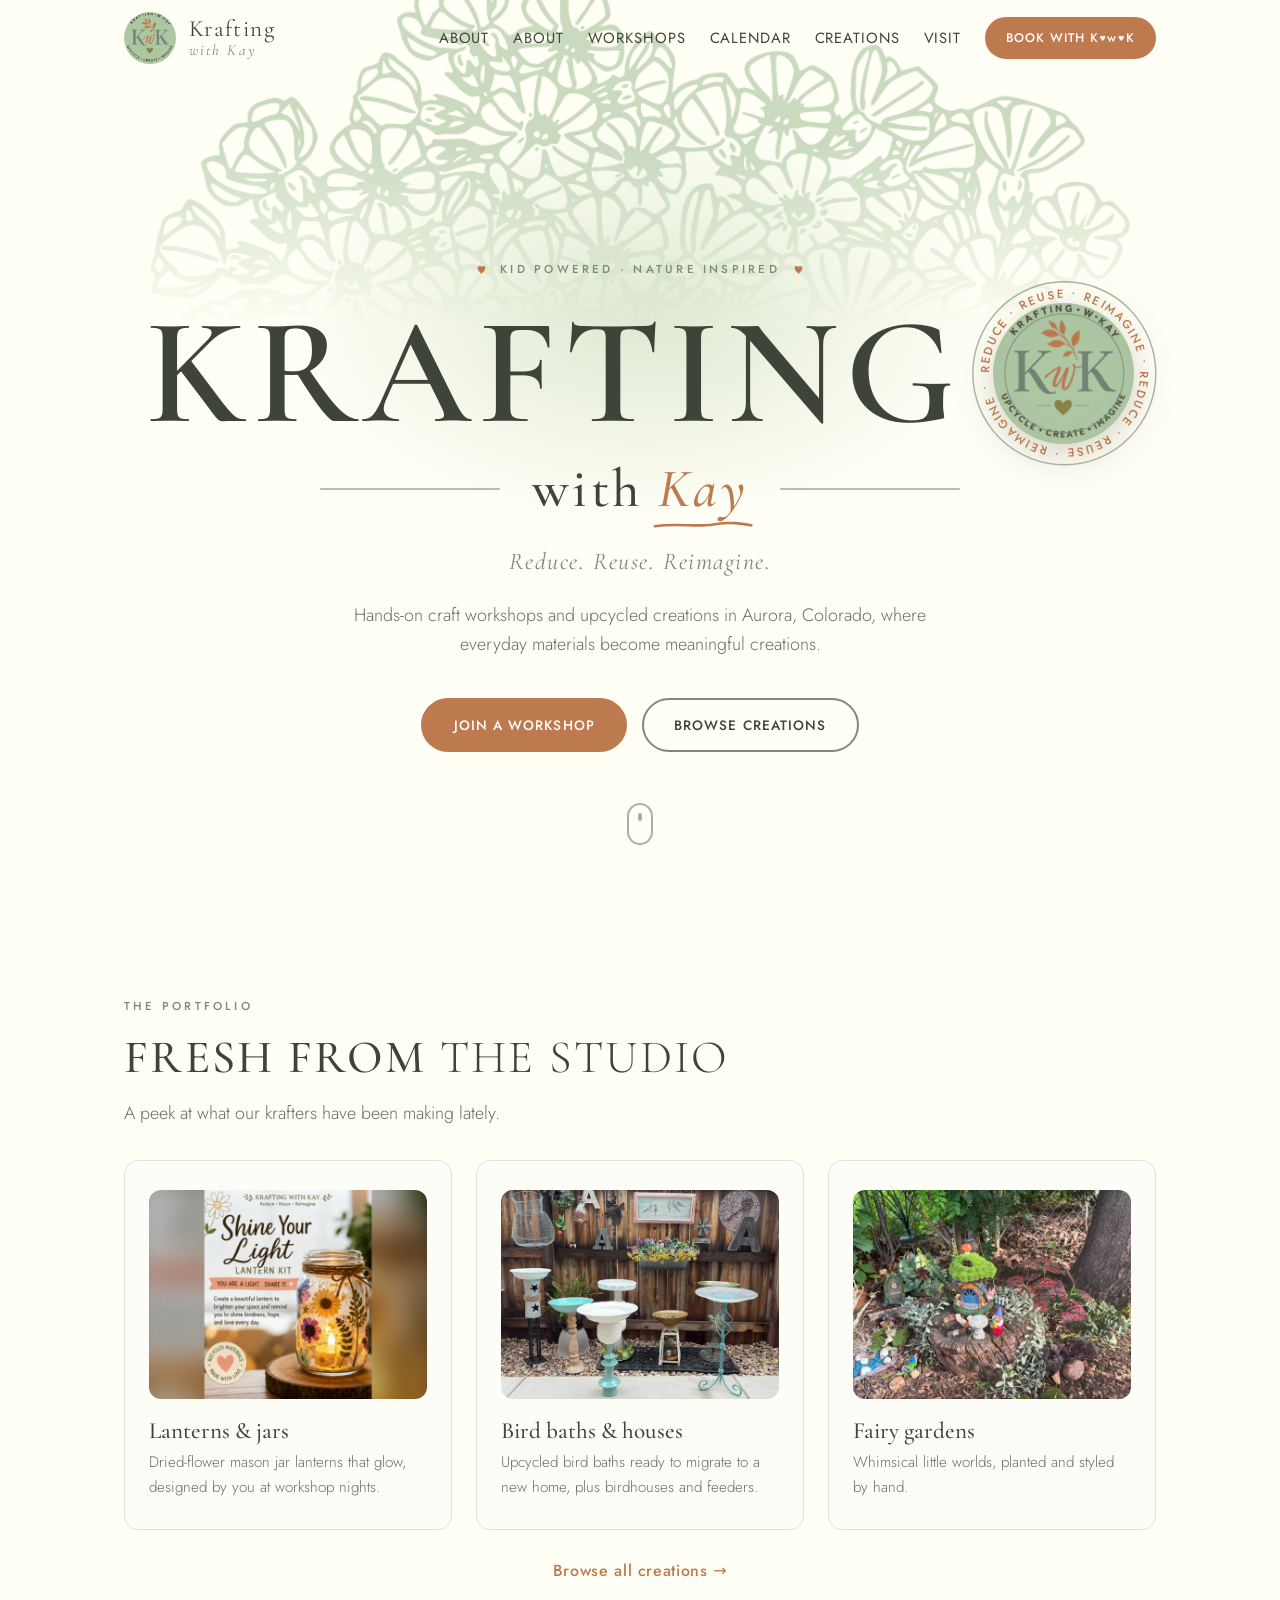
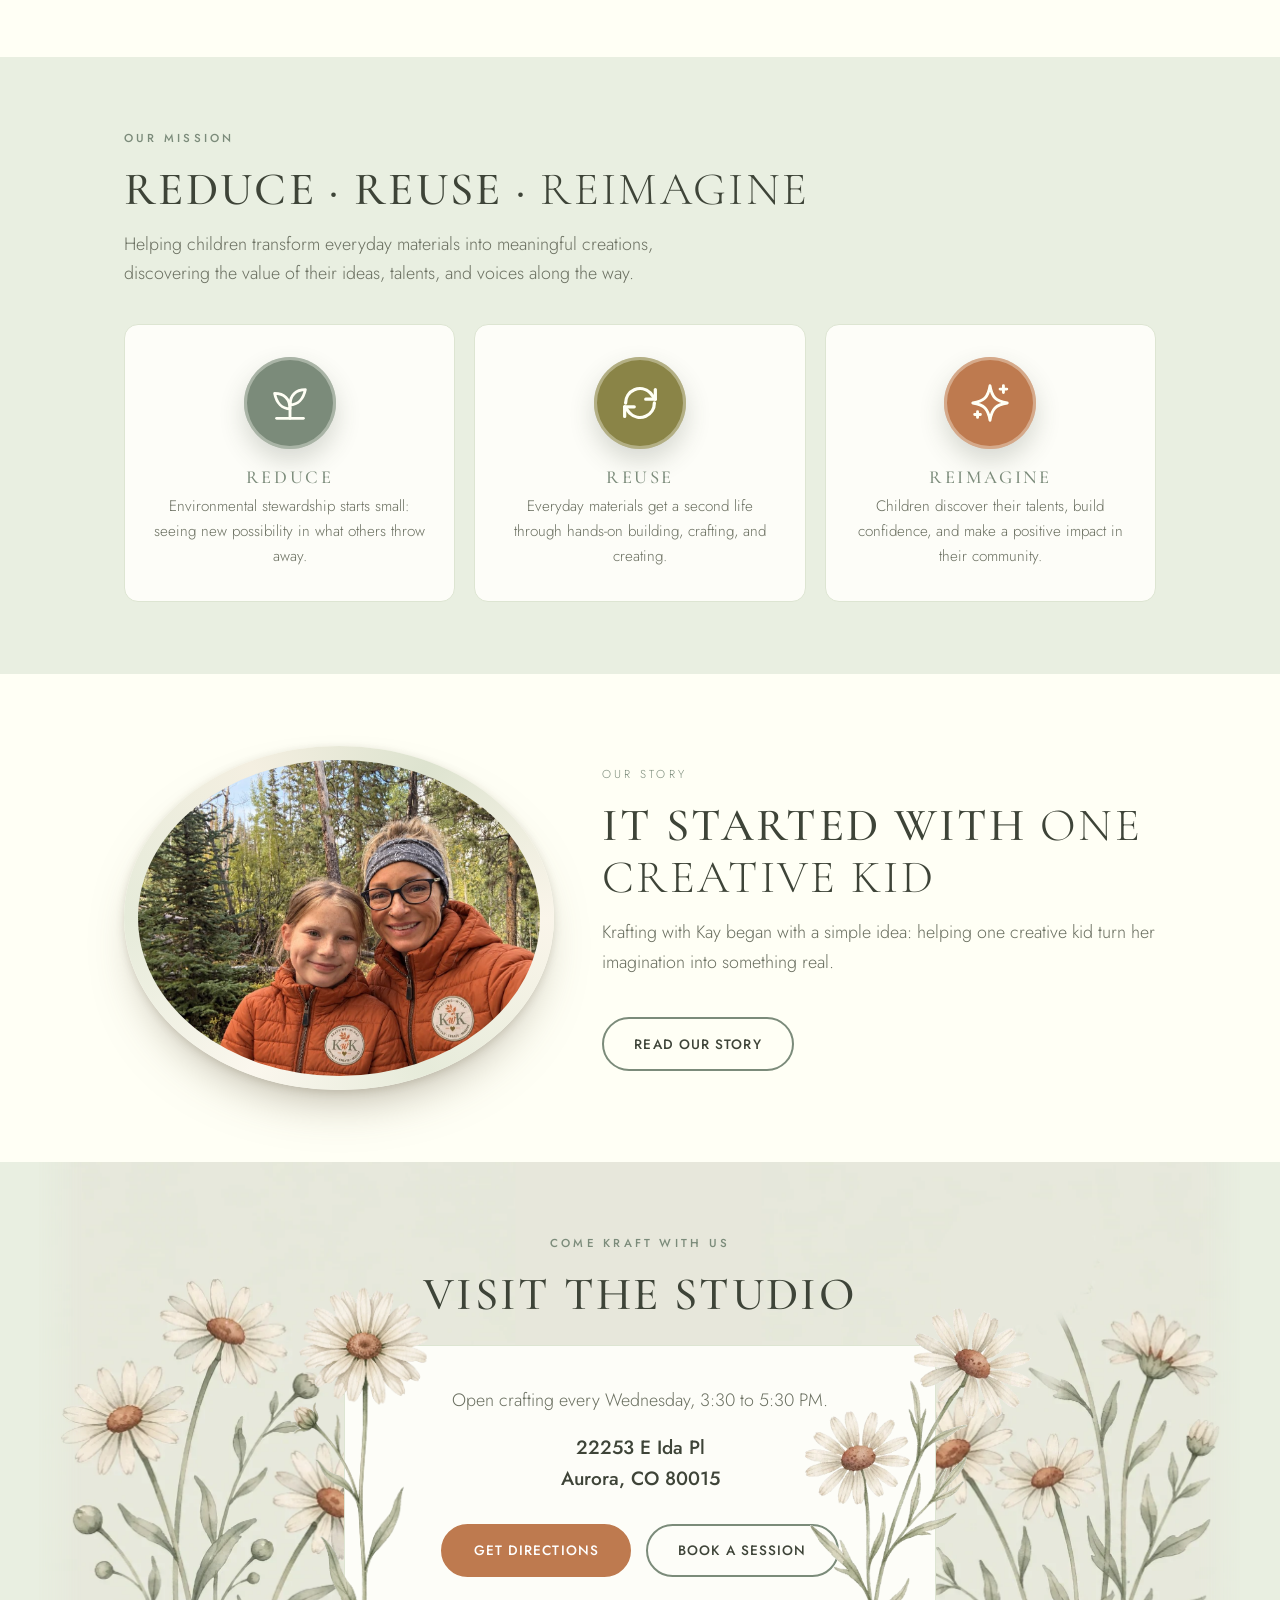
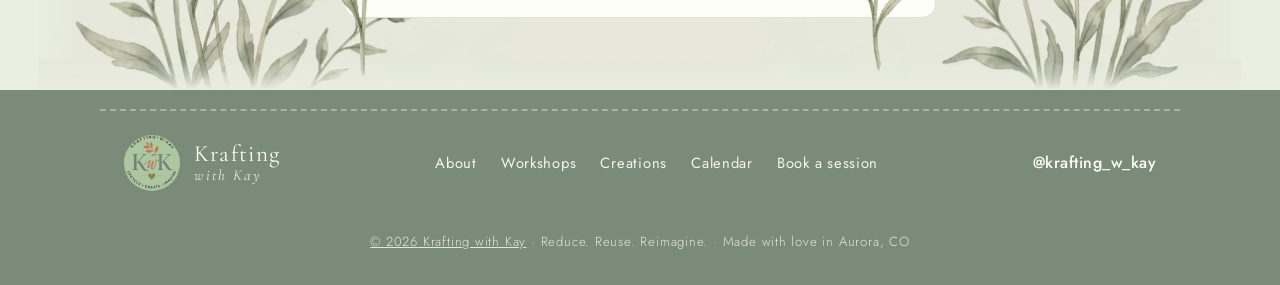
==== commit 3768e9de: "Story teaser now pairs Kay's woods photo in an oval brushed frame beside the Our Story pitch" ====
--- a/index.html
+++ b/index.html
@@ -104,11 +104,18 @@
 
     <!-- STORY TEASER -->
     <section class="section">
-      <div class="wrap narrow center">
-        <p class="eyebrow">Our story</p>
-        <h2>It started with <span class="thin">one creative kid</span></h2>
-        <p class="lede" style="margin-left:auto; margin-right:auto">Krafting with Kay began with a simple idea: helping one creative kid turn her imagination into something real.</p>
-        <a class="btn btn-ghost" href="about.html" style="margin-top:1.5rem">Read our story</a>
+      <div class="wrap">
+        <div class="split story-split">
+          <div class="story-photo">
+            <img src="assets/kay-story.jpg" alt="Kay and a young crafter in the woods, wearing matching KwK jackets" loading="lazy" />
+          </div>
+          <div>
+            <p class="eyebrow">Our story</p>
+            <h2>It started with <span class="thin">one creative kid</span></h2>
+            <p class="lede">Krafting with Kay began with a simple idea: helping one creative kid turn her imagination into something real.</p>
+            <a class="btn btn-ghost" href="about.html" style="margin-top:1.5rem">Read our story</a>
+          </div>
+        </div>
       </div>
     </section>
 
--- a/styles.css
+++ b/styles.css
@@ -209,6 +209,23 @@
 .split p strong { font-weight: 500; }
 
 .photo-frame { display: flex; justify-content: center; }
+
+/* ---------- story photo (oval, brushed ring) ---------- */
+.story-split { align-items: center; }
+.story-photo {
+  width: min(430px, 86vw);
+  aspect-ratio: 5 / 4;
+  border-radius: 50%;
+  padding: 14px;
+  margin: 0 auto;
+  background: conic-gradient(from 210deg, #fbf7ee, #e6ebda, #f4efe1, #dde3cf, #faf5ea, #e6ebda, #fbf7ee);
+  box-shadow: 0 26px 50px -22px rgba(96, 84, 60, 0.5), 0 2px 8px rgba(96, 84, 60, 0.18);
+}
+.story-photo img {
+  width: 100%; height: 100%;
+  object-fit: cover; object-position: 62% 32%;
+  border-radius: 50%; display: block;
+}
 .photo-placeholder {
   width: 280px; height: 340px;
   border-radius: var(--radius);
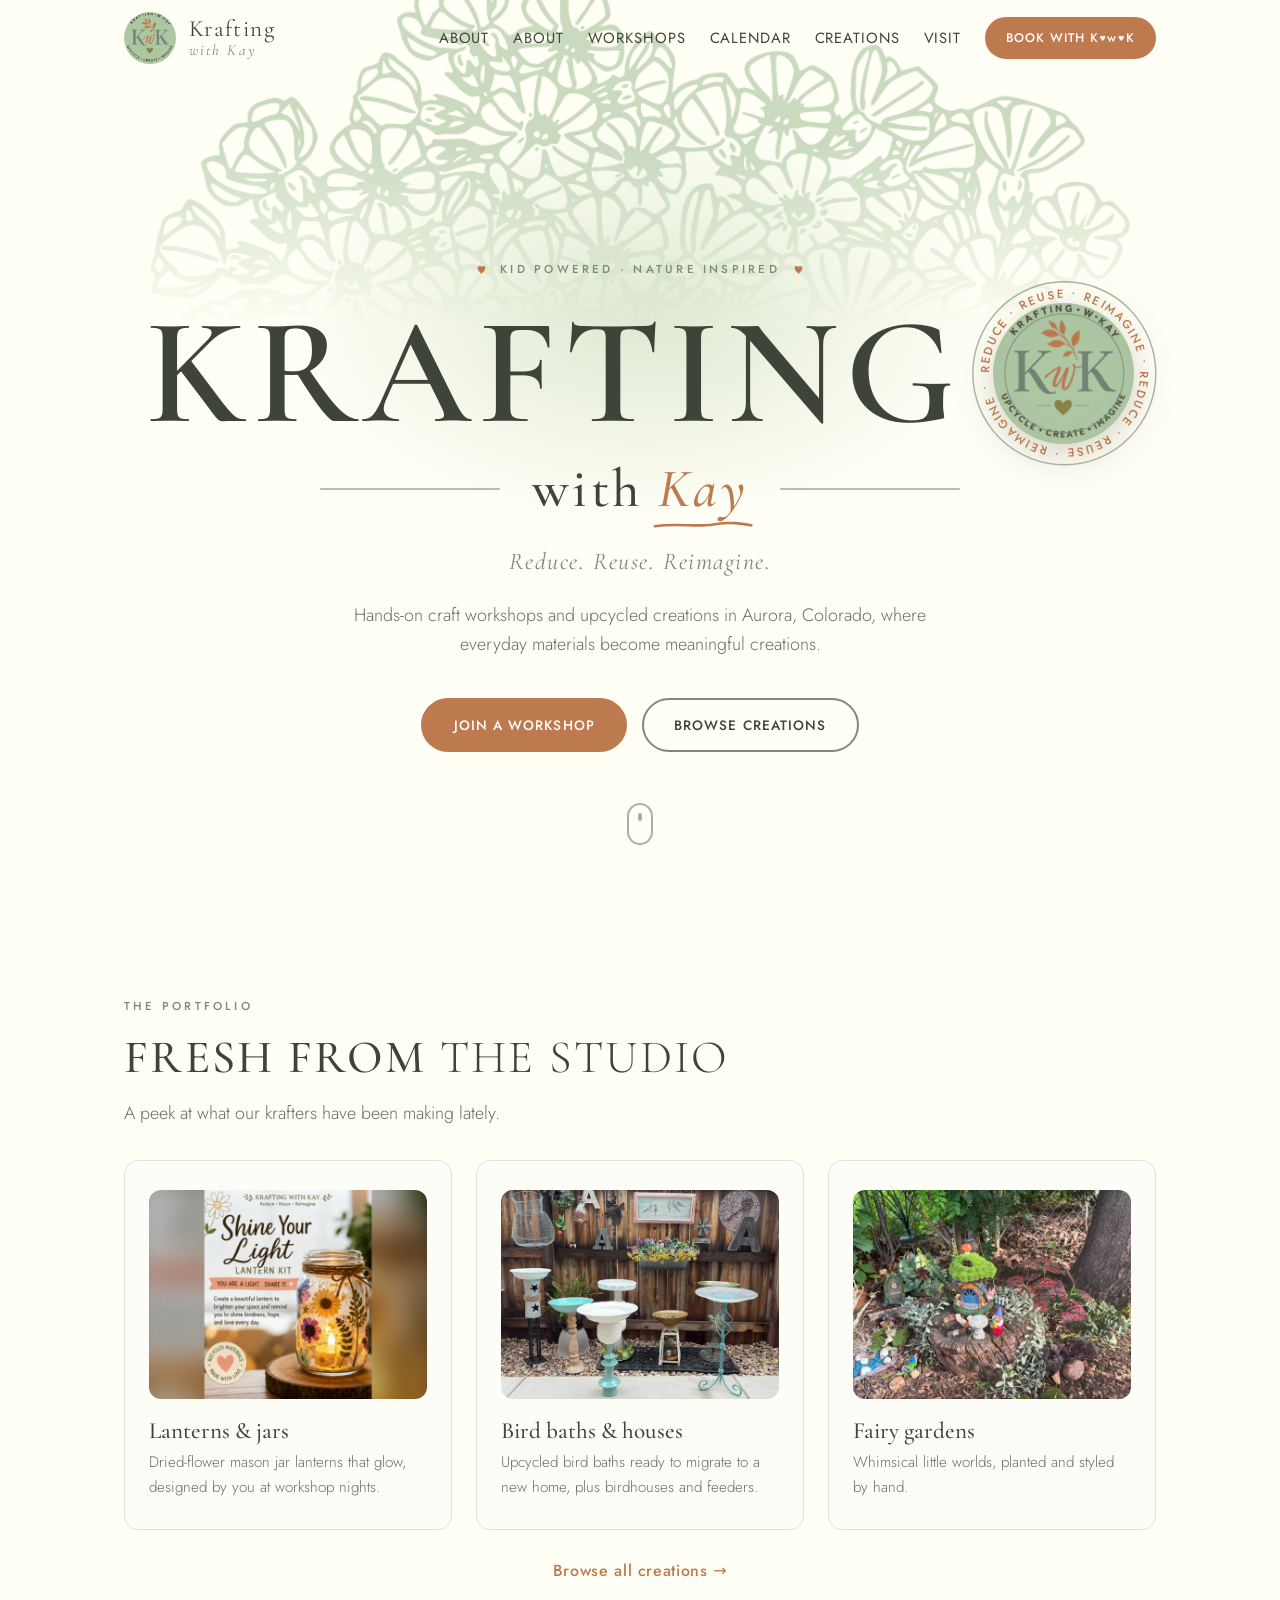
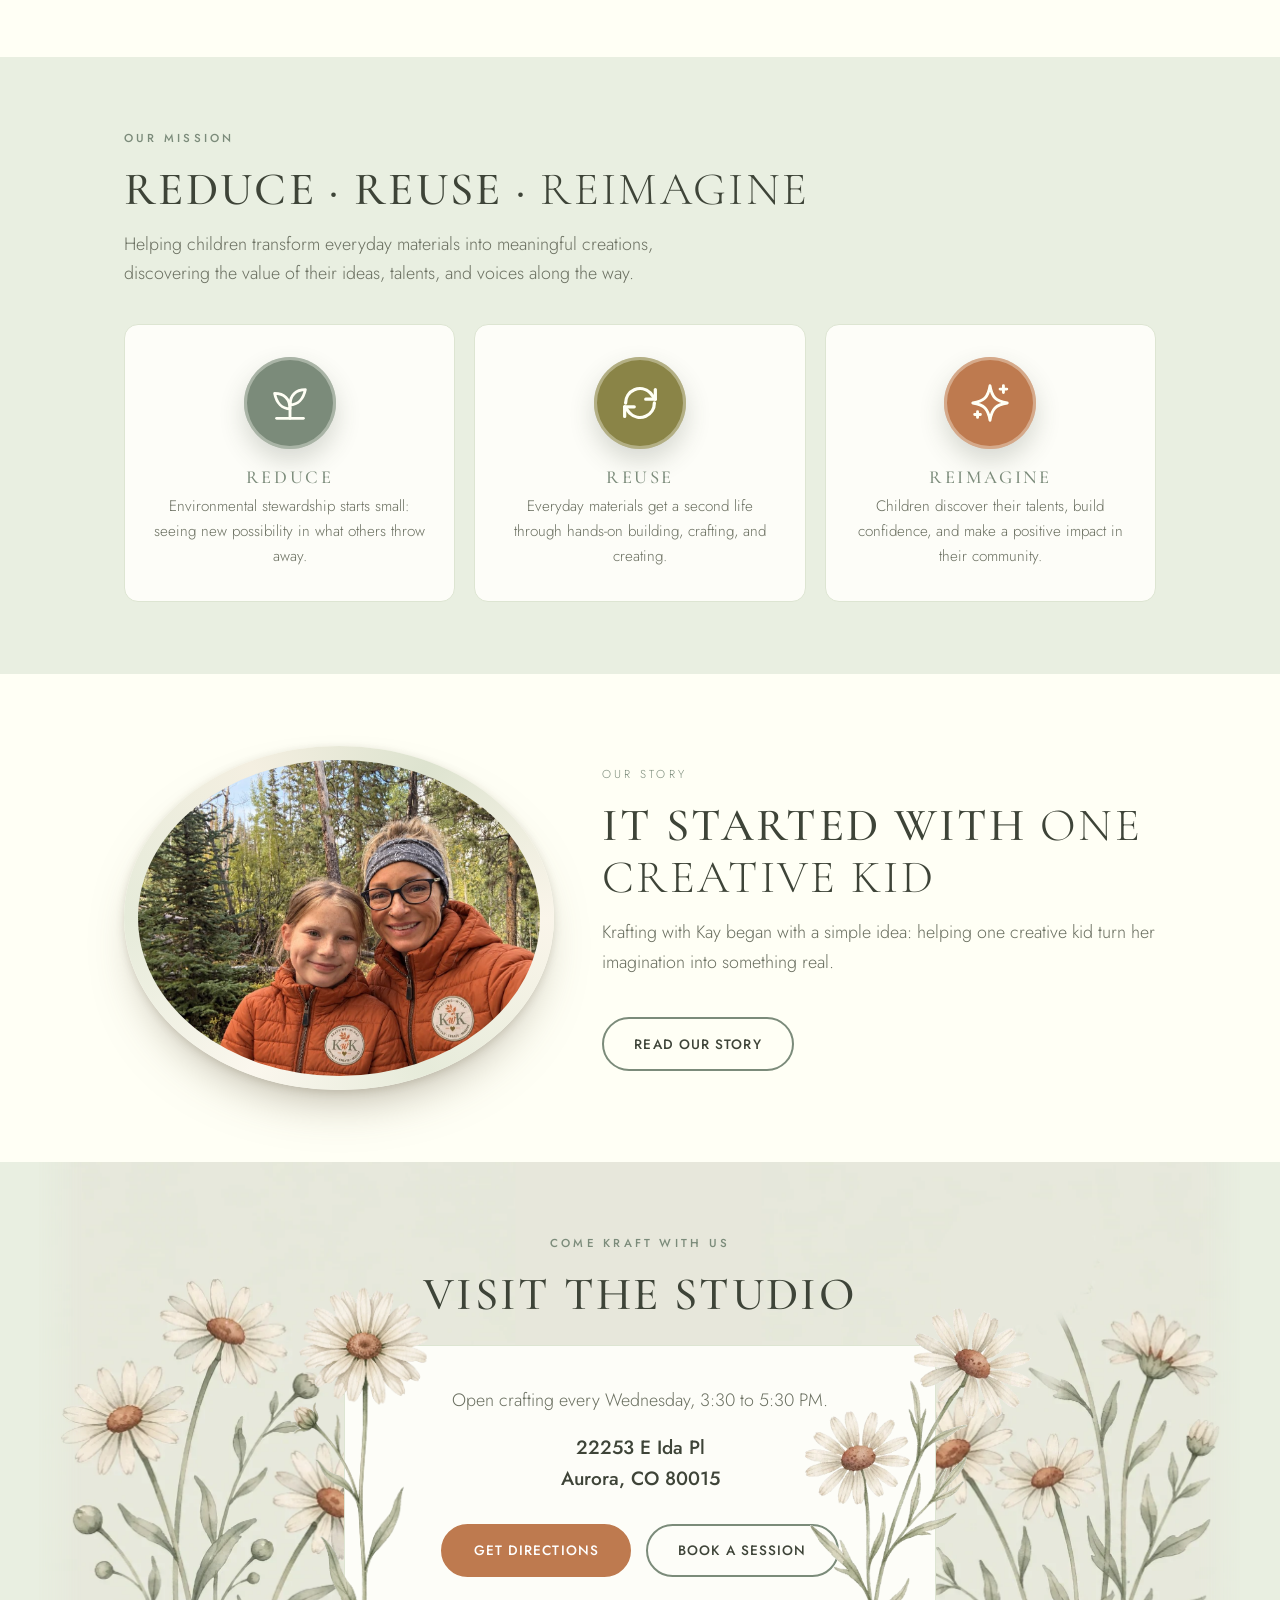
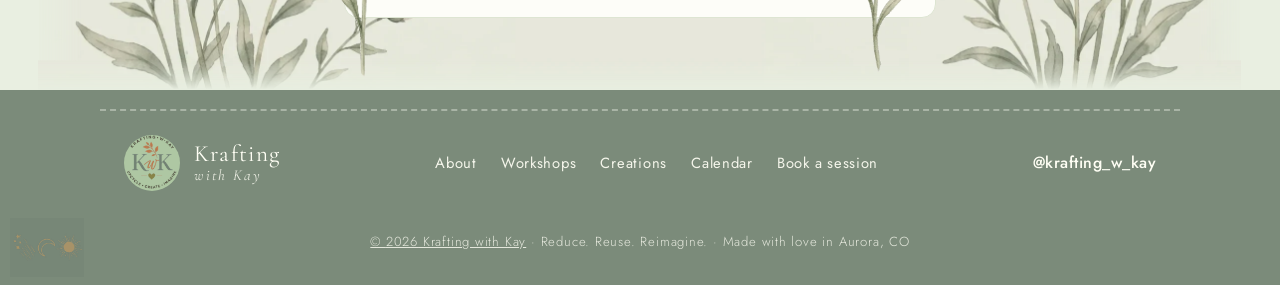
==== commit 557d9240: "Hidden celestial easter egg: tiny horizontal gold sun/moon/stars, bottom-left of homepage" ====
--- a/index.html
+++ b/index.html
@@ -164,6 +164,8 @@
     <button class="lightbox-close" id="lightboxClose" type="button" aria-label="Close photo viewer">×</button>
   </div>
 
+  <img class="easter-egg" src="assets/celestial-egg.png" alt="" aria-hidden="true" />
+
   <script src="script.js"></script>
 </body>
 </html>
--- a/styles.css
+++ b/styles.css
@@ -30,6 +30,7 @@
   color: var(--ink);
   line-height: 1.65;
   font-weight: 400;
+  position: relative;
 }
 
 .wrap { max-width: 1080px; margin: 0 auto; padding: 0 1.5rem; }
@@ -226,6 +227,11 @@
   object-fit: cover; object-position: 62% 32%;
   border-radius: 50%; display: block;
 }
+.easter-egg {
+  position: absolute; left: 10px; bottom: 8px;
+  width: 74px; height: auto;
+  opacity: 0.42; pointer-events: none;
+}
 .photo-placeholder {
   width: 280px; height: 340px;
   border-radius: var(--radius);
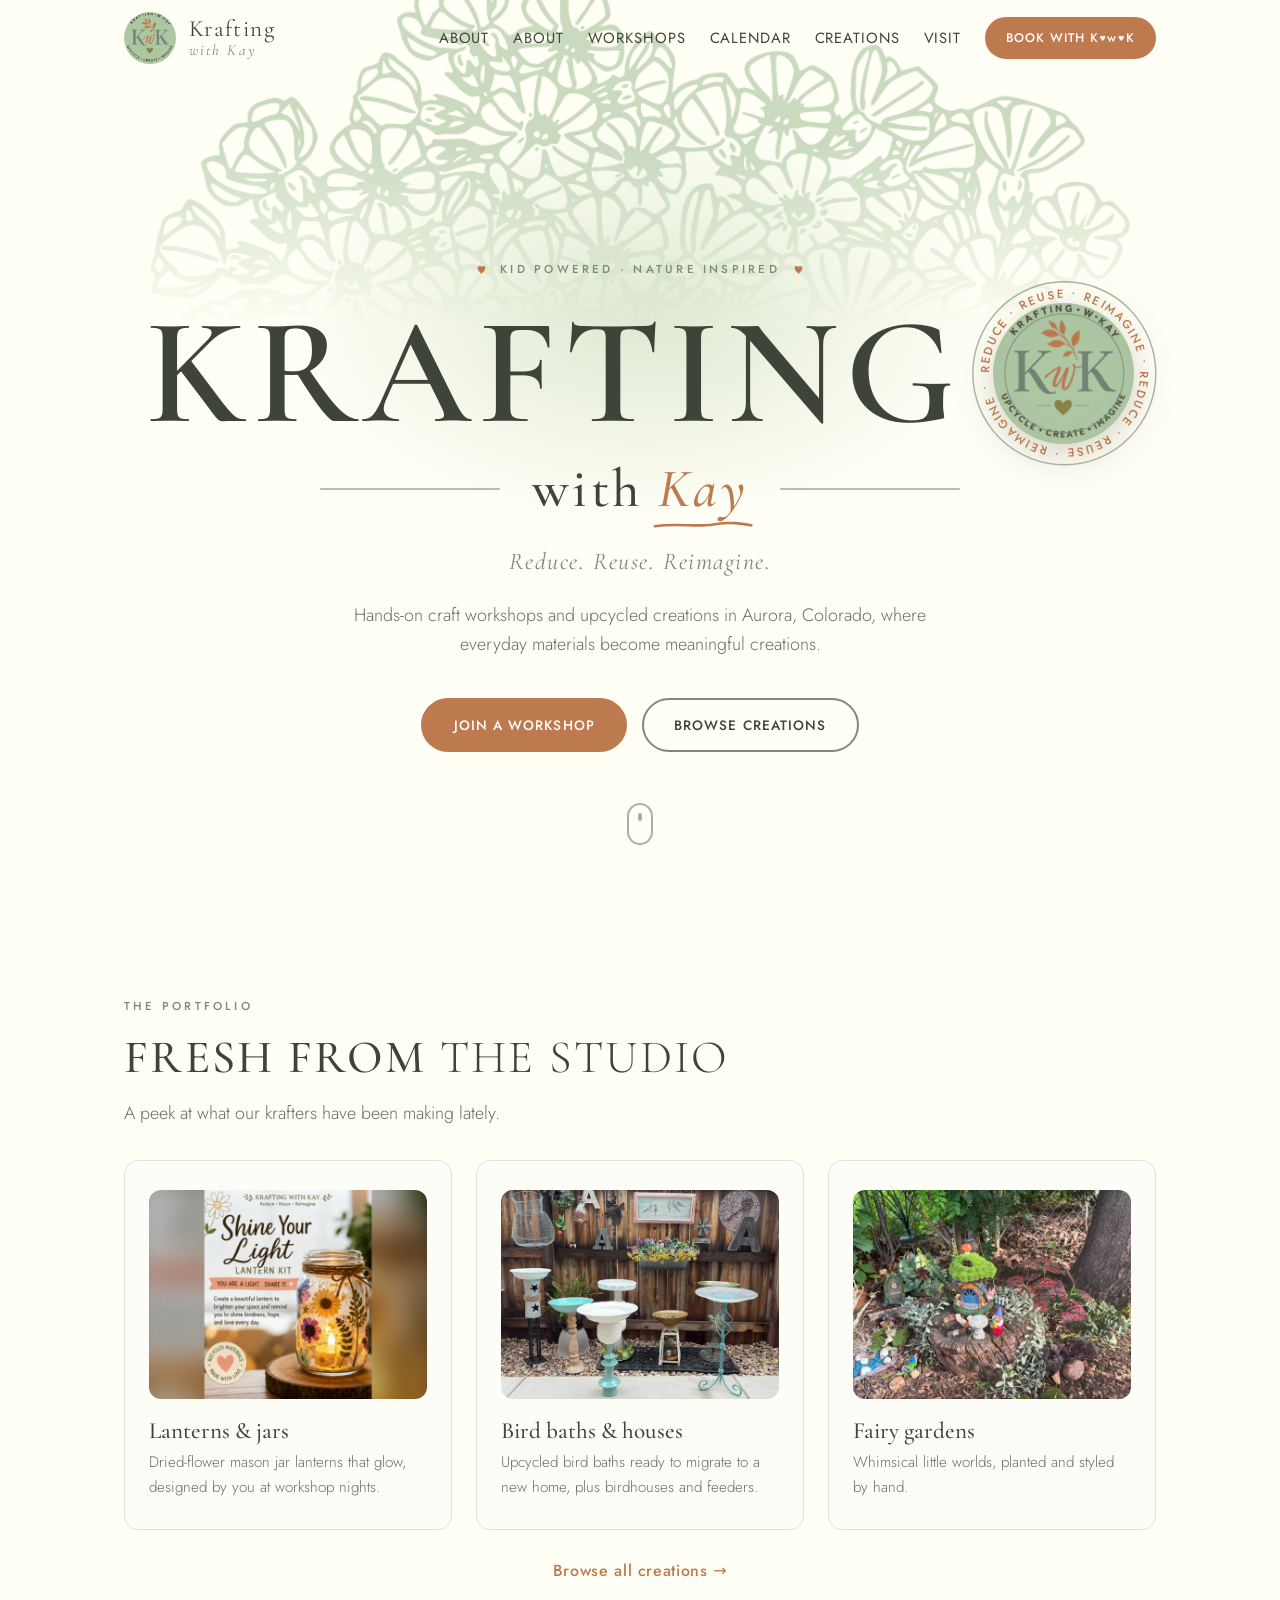
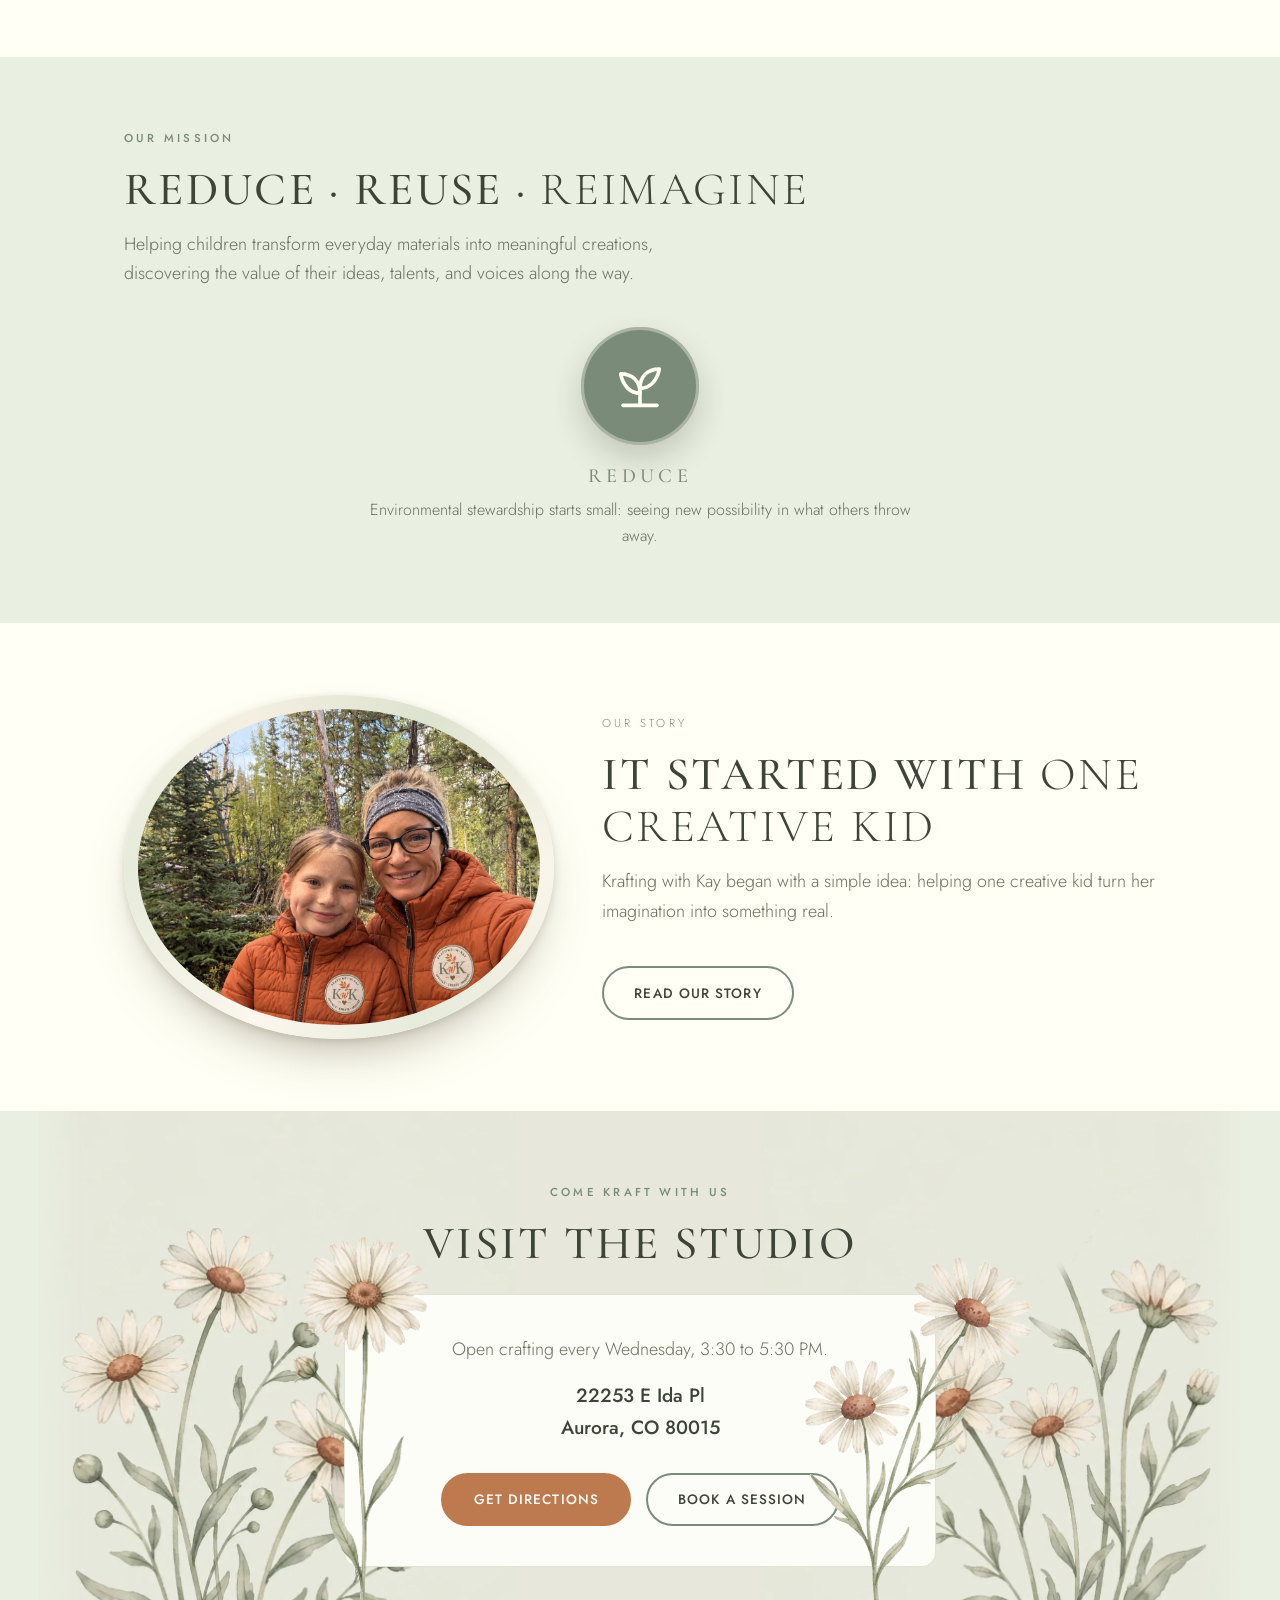
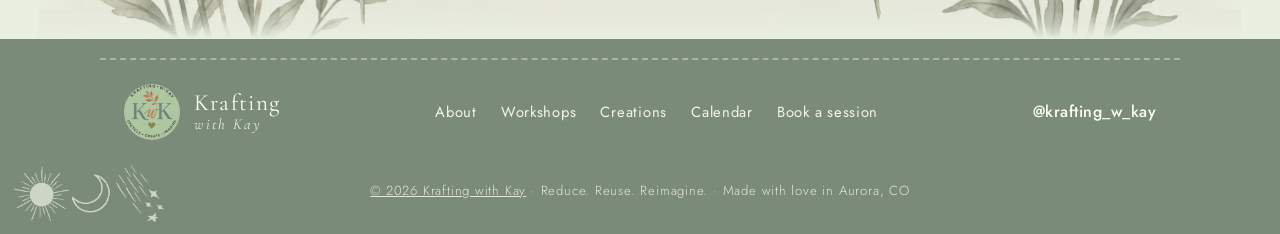
==== commit 0e14b116: "Mission pillars become one cycling emblem that flips through Reduce/Reuse/Reimagine" ====
--- a/index.html
+++ b/index.html
@@ -82,22 +82,14 @@
         <p class="eyebrow">Our mission</p>
         <h2>Reduce · Reuse · <span class="thin">Reimagine</span></h2>
         <p class="lede" id="missionText">Helping children transform everyday materials into meaningful creations, discovering the value of their ideas, talents, and voices along the way.</p>
-        <div class="pillars">
-          <div class="pillar">
-            <div class="pillar-icon reduce"><svg viewBox="0 0 48 48" fill="none" stroke="#fffff5" stroke-width="3" stroke-linecap="round" stroke-linejoin="round" aria-hidden="true"><path d="M24 40 C24 32 24 28 24 22"/><path d="M24 30 C16 30 10 24 8 14 C18 14 24 20 24 30 Z"/><path d="M24 26 C32 26 38 20 40 10 C30 10 24 16 24 26 Z"/><path d="M10 40 H38"/></svg></div>
-            <h3>Reduce</h3>
-            <p>Environmental stewardship starts small: seeing new possibility in what others throw away.</p>
+        <div class="pillar-cycle">
+          <div class="cycle-badge" aria-hidden="true">
+            <svg class="cycle-icon active" viewBox="0 0 48 48" fill="none" stroke="#fffff5" stroke-width="3" stroke-linecap="round" stroke-linejoin="round"><path d="M24 40 C24 32 24 28 24 22"/><path d="M24 30 C16 30 10 24 8 14 C18 14 24 20 24 30 Z"/><path d="M24 26 C32 26 38 20 40 10 C30 10 24 16 24 26 Z"/><path d="M10 40 H38"/></svg>
+            <svg class="cycle-icon" viewBox="0 0 48 48" fill="none" stroke="#fffff5" stroke-width="3.4" stroke-linecap="round" stroke-linejoin="round"><polyline points="40 10 40 20 30 20"/><polyline points="8 38 8 28 18 28"/><path d="M9 24 a15 15 0 0 1 25.4-10.9 L40 20"/><path d="M39 24 a15 15 0 0 1-25.4 10.9 L8 28"/></svg>
+            <svg class="cycle-icon" viewBox="0 0 48 48" fill="none" stroke="#fffff5" stroke-width="3" stroke-linecap="round" stroke-linejoin="round"><path d="M24 6 C26 18 30 22 42 24 C30 26 26 30 24 42 C22 30 18 26 6 24 C18 22 22 18 24 6 Z"/><path d="M38 6 v7 M34.5 9.5 h7"/><path d="M11 33 v6 M8 36 h6"/></svg>
           </div>
-          <div class="pillar">
-            <div class="pillar-icon reuse"><svg viewBox="0 0 48 48" fill="none" stroke="#fffff5" stroke-width="3.4" stroke-linecap="round" stroke-linejoin="round" aria-hidden="true"><polyline points="40 10 40 20 30 20"/><polyline points="8 38 8 28 18 28"/><path d="M9 24 a15 15 0 0 1 25.4-10.9 L40 20"/><path d="M39 24 a15 15 0 0 1-25.4 10.9 L8 28"/></svg></div>
-            <h3>Reuse</h3>
-            <p>Everyday materials get a second life through hands-on building, crafting, and creating.</p>
-          </div>
-          <div class="pillar">
-            <div class="pillar-icon reimagine"><svg viewBox="0 0 48 48" fill="none" stroke="#fffff5" stroke-width="3" stroke-linecap="round" stroke-linejoin="round" aria-hidden="true"><path d="M24 6 C26 18 30 22 42 24 C30 26 26 30 24 42 C22 30 18 26 6 24 C18 22 22 18 24 6 Z"/><path d="M38 6 v7 M34.5 9.5 h7"/><path d="M11 33 v6 M8 36 h6"/></svg></div>
-            <h3>Reimagine</h3>
-            <p>Children discover their talents, build confidence, and make a positive impact in their community.</p>
-          </div>
+          <h3 class="cycle-word">Reduce</h3>
+          <p class="cycle-text">Environmental stewardship starts small: seeing new possibility in what others throw away.</p>
         </div>
       </div>
     </section>
--- a/styles.css
+++ b/styles.css
@@ -228,9 +228,9 @@
   border-radius: 50%; display: block;
 }
 .easter-egg {
-  position: absolute; left: 10px; bottom: 8px;
-  width: 74px; height: auto;
-  opacity: 0.42; pointer-events: none;
+  position: absolute; left: 14px; bottom: 12px;
+  width: 150px; height: auto;
+  opacity: 0.75; pointer-events: none;
 }
 .photo-placeholder {
   width: 280px; height: 340px;
@@ -260,6 +260,23 @@
 .pillar-icon.reimagine { background: var(--clay); }
 .pillar h3 { text-transform: uppercase; letter-spacing: 0.14em; font-size: 1.15rem; color: var(--sage-deep); }
 .pillar p { color: var(--ink-soft); font-size: 0.95rem; font-weight: 300; }
+
+/* ---------- cycling emblem: one badge, all three pillars ---------- */
+.pillar-cycle { text-align: center; max-width: 34rem; margin: 2.4rem auto 0; perspective: 700px; }
+.cycle-badge {
+  width: 118px; height: 118px; margin: 0 auto 1.2rem;
+  border-radius: 50%; display: flex; align-items: center; justify-content: center;
+  background: var(--sage-deep);
+  box-shadow: 0 14px 30px rgba(62,68,56,.22), inset 0 0 0 3px rgba(255,255,245,.35);
+  transition: transform 0.32s ease-in-out, background-color 0.6s ease;
+}
+.cycle-icon { width: 58px; height: 58px; display: none; }
+.cycle-icon.active { display: block; }
+.cycle-word { text-transform: uppercase; letter-spacing: 0.22em; font-size: 1.25rem; color: var(--sage-deep); margin: 0 0 0.6rem; transition: opacity 0.3s ease; }
+.cycle-text { color: var(--ink-soft); font-weight: 300; transition: opacity 0.3s ease; min-height: 3.4em; }
+@media (prefers-reduced-motion: reduce) {
+  .cycle-badge, .cycle-word, .cycle-text { transition: none; }
+}
 
 /* ---------- cards ---------- */
 .cards { display: grid; grid-template-columns: repeat(2, 1fr); gap: 1.4rem; margin-top: 2rem; }
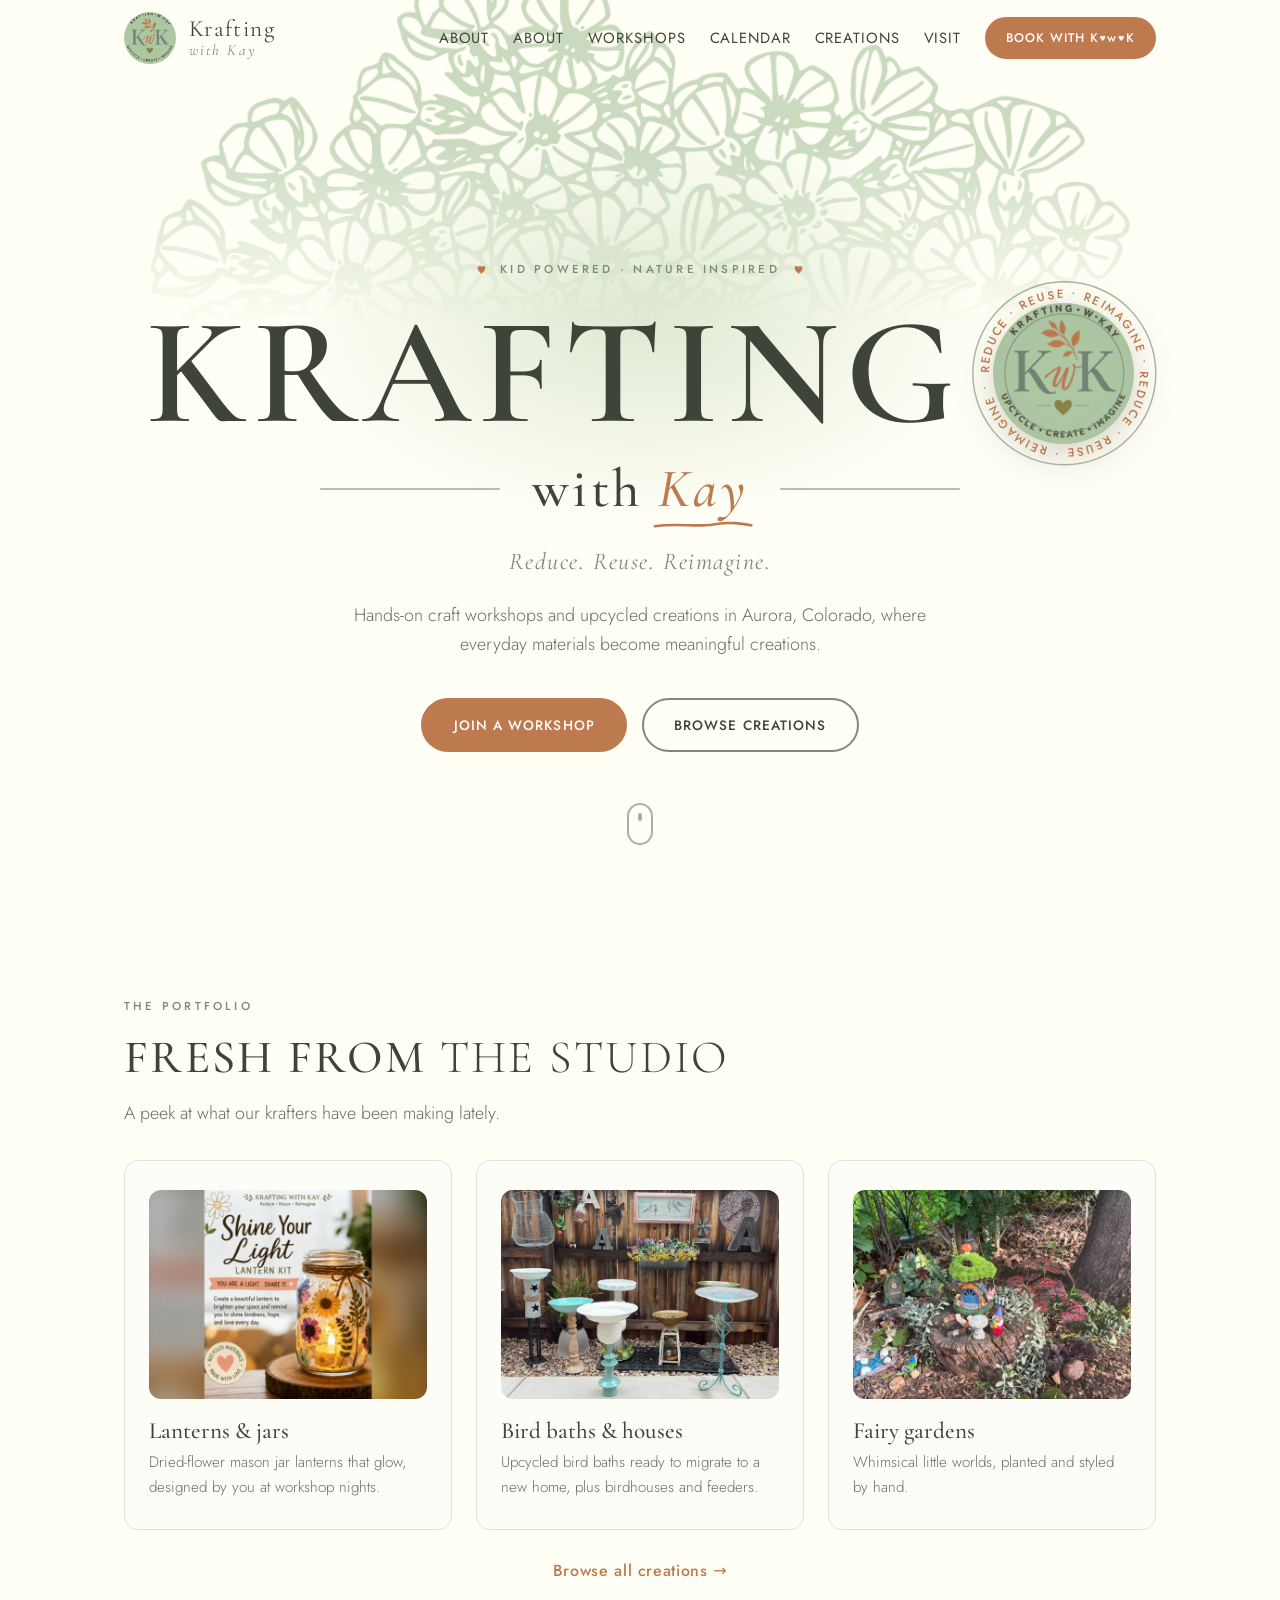
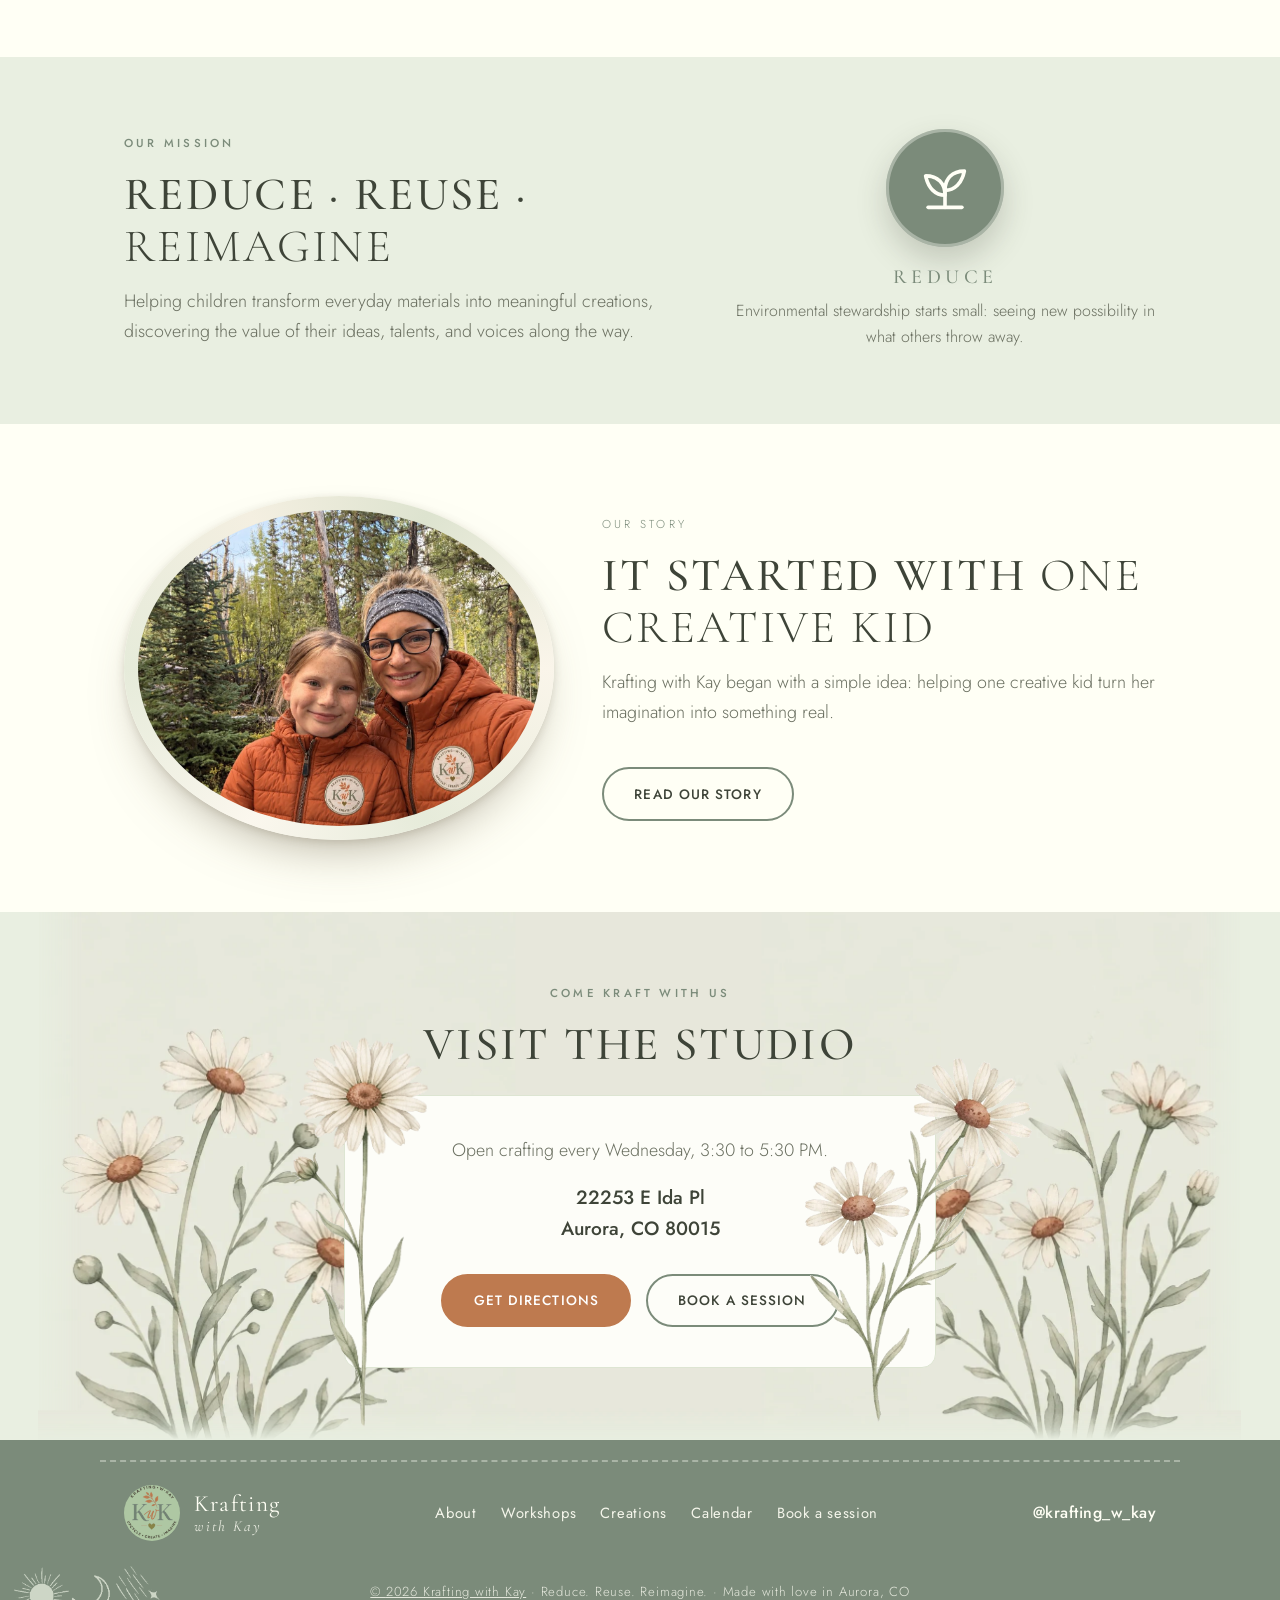
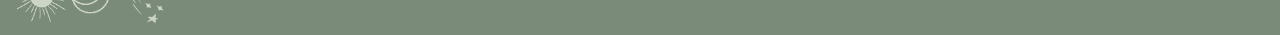
==== commit 238f56fc: "Cycling emblem now sits beside the mission statement in a tighter side-by-side layout" ====
--- a/index.html
+++ b/index.html
@@ -79,9 +79,12 @@
     <!-- MISSION -->
     <section class="section section-tint" id="mission">
       <div class="wrap">
-        <p class="eyebrow">Our mission</p>
-        <h2>Reduce · Reuse · <span class="thin">Reimagine</span></h2>
-        <p class="lede" id="missionText">Helping children transform everyday materials into meaningful creations, discovering the value of their ideas, talents, and voices along the way.</p>
+        <div class="mission-split">
+          <div>
+            <p class="eyebrow">Our mission</p>
+            <h2>Reduce · Reuse · <span class="thin">Reimagine</span></h2>
+            <p class="lede" id="missionText">Helping children transform everyday materials into meaningful creations, discovering the value of their ideas, talents, and voices along the way.</p>
+          </div>
         <div class="pillar-cycle">
           <div class="cycle-badge" aria-hidden="true">
             <svg class="cycle-icon active" viewBox="0 0 48 48" fill="none" stroke="#fffff5" stroke-width="3" stroke-linecap="round" stroke-linejoin="round"><path d="M24 40 C24 32 24 28 24 22"/><path d="M24 30 C16 30 10 24 8 14 C18 14 24 20 24 30 Z"/><path d="M24 26 C32 26 38 20 40 10 C30 10 24 16 24 26 Z"/><path d="M10 40 H38"/></svg>
@@ -90,6 +93,7 @@
           </div>
           <h3 class="cycle-word">Reduce</h3>
           <p class="cycle-text">Environmental stewardship starts small: seeing new possibility in what others throw away.</p>
+        </div>
         </div>
       </div>
     </section>
--- a/styles.css
+++ b/styles.css
@@ -262,6 +262,8 @@
 .pillar p { color: var(--ink-soft); font-size: 0.95rem; font-weight: 300; }
 
 /* ---------- cycling emblem: one badge, all three pillars ---------- */
+.mission-split { display: grid; grid-template-columns: 1.15fr 0.85fr; gap: 2.5rem; align-items: center; }
+.mission-split .pillar-cycle { margin: 0; }
 .pillar-cycle { text-align: center; max-width: 34rem; margin: 2.4rem auto 0; perspective: 700px; }
 .cycle-badge {
   width: 118px; height: 118px; margin: 0 auto 1.2rem;
@@ -553,6 +555,7 @@
     padding: 1rem 1.5rem 1.5rem; border-bottom: 1px solid var(--line); gap: 0.8rem;
   }
   .site-nav.open { display: flex; }
+  .mission-split { grid-template-columns: 1fr; gap: 1.75rem; }
   .hero { padding: 0 0 3.5rem; }
   .form-row { grid-template-columns: 1fr; }
   .book-form { padding: 1.4rem; }
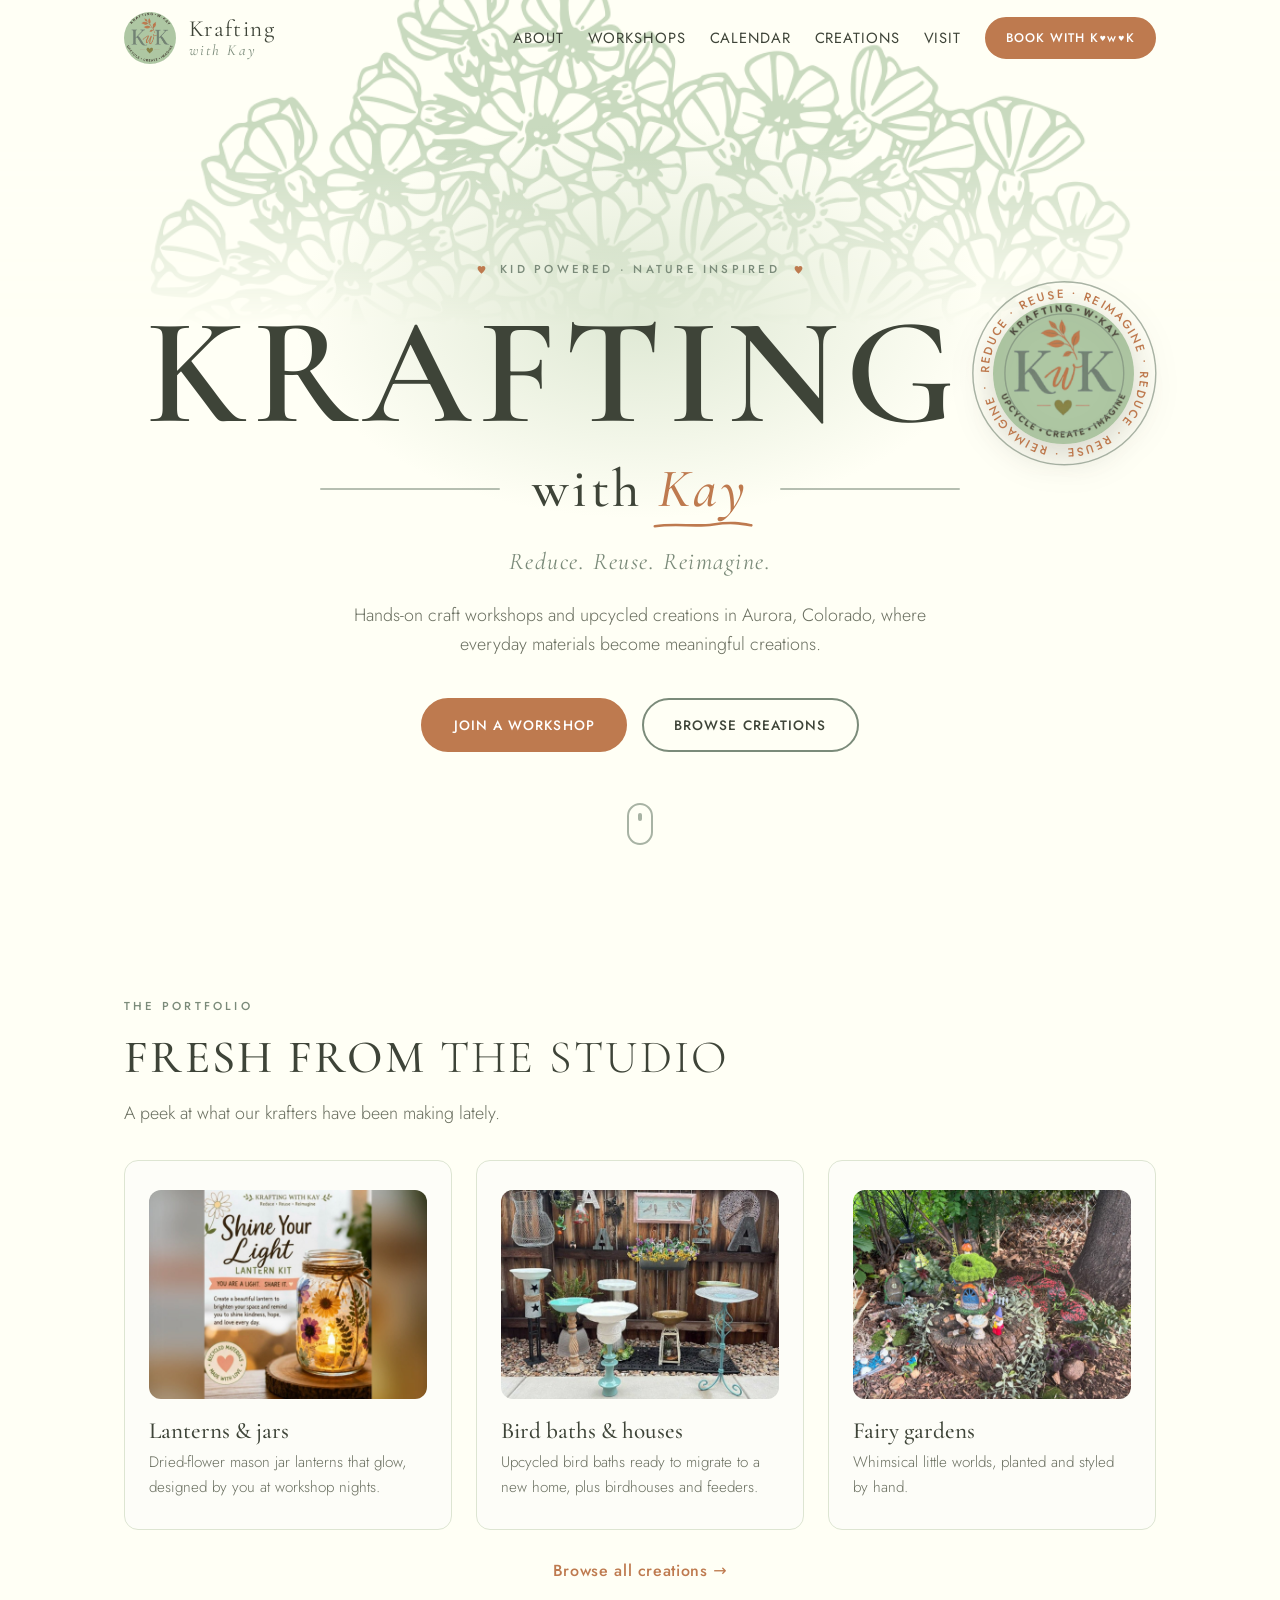
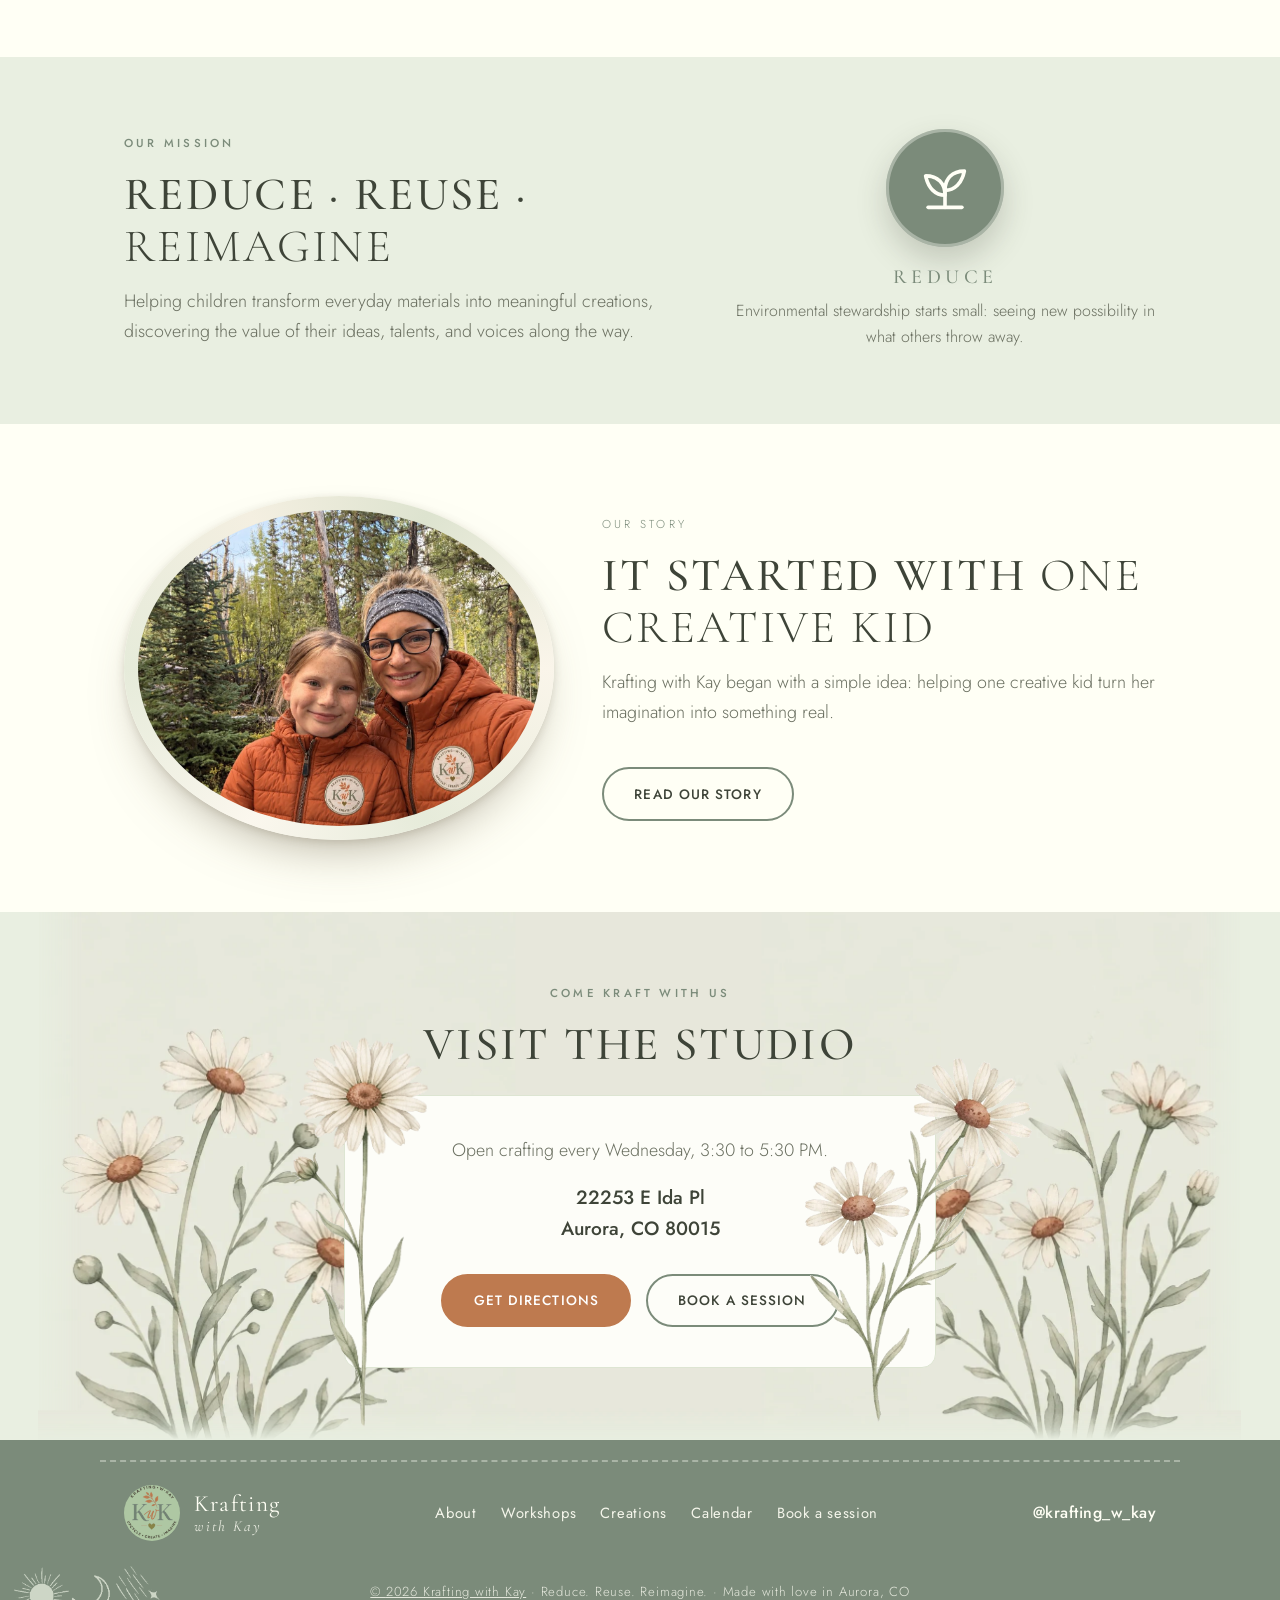
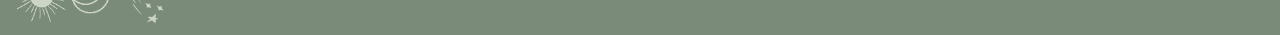
==== commit d564de66: "Fix duplicated About link in nav (footer sed had matched the nav link too)" ====
--- a/index.html
+++ b/index.html
@@ -19,7 +19,6 @@
         <span class="brand-name">Krafting <span>with Kay</span></span>
       </a>
       <nav class="site-nav" id="siteNav">
-        <a href="about.html">About</a>
         <a href="about.html">About</a>
         <a href="workshops.html">Workshops</a>
         <a href="events.html">Calendar</a>
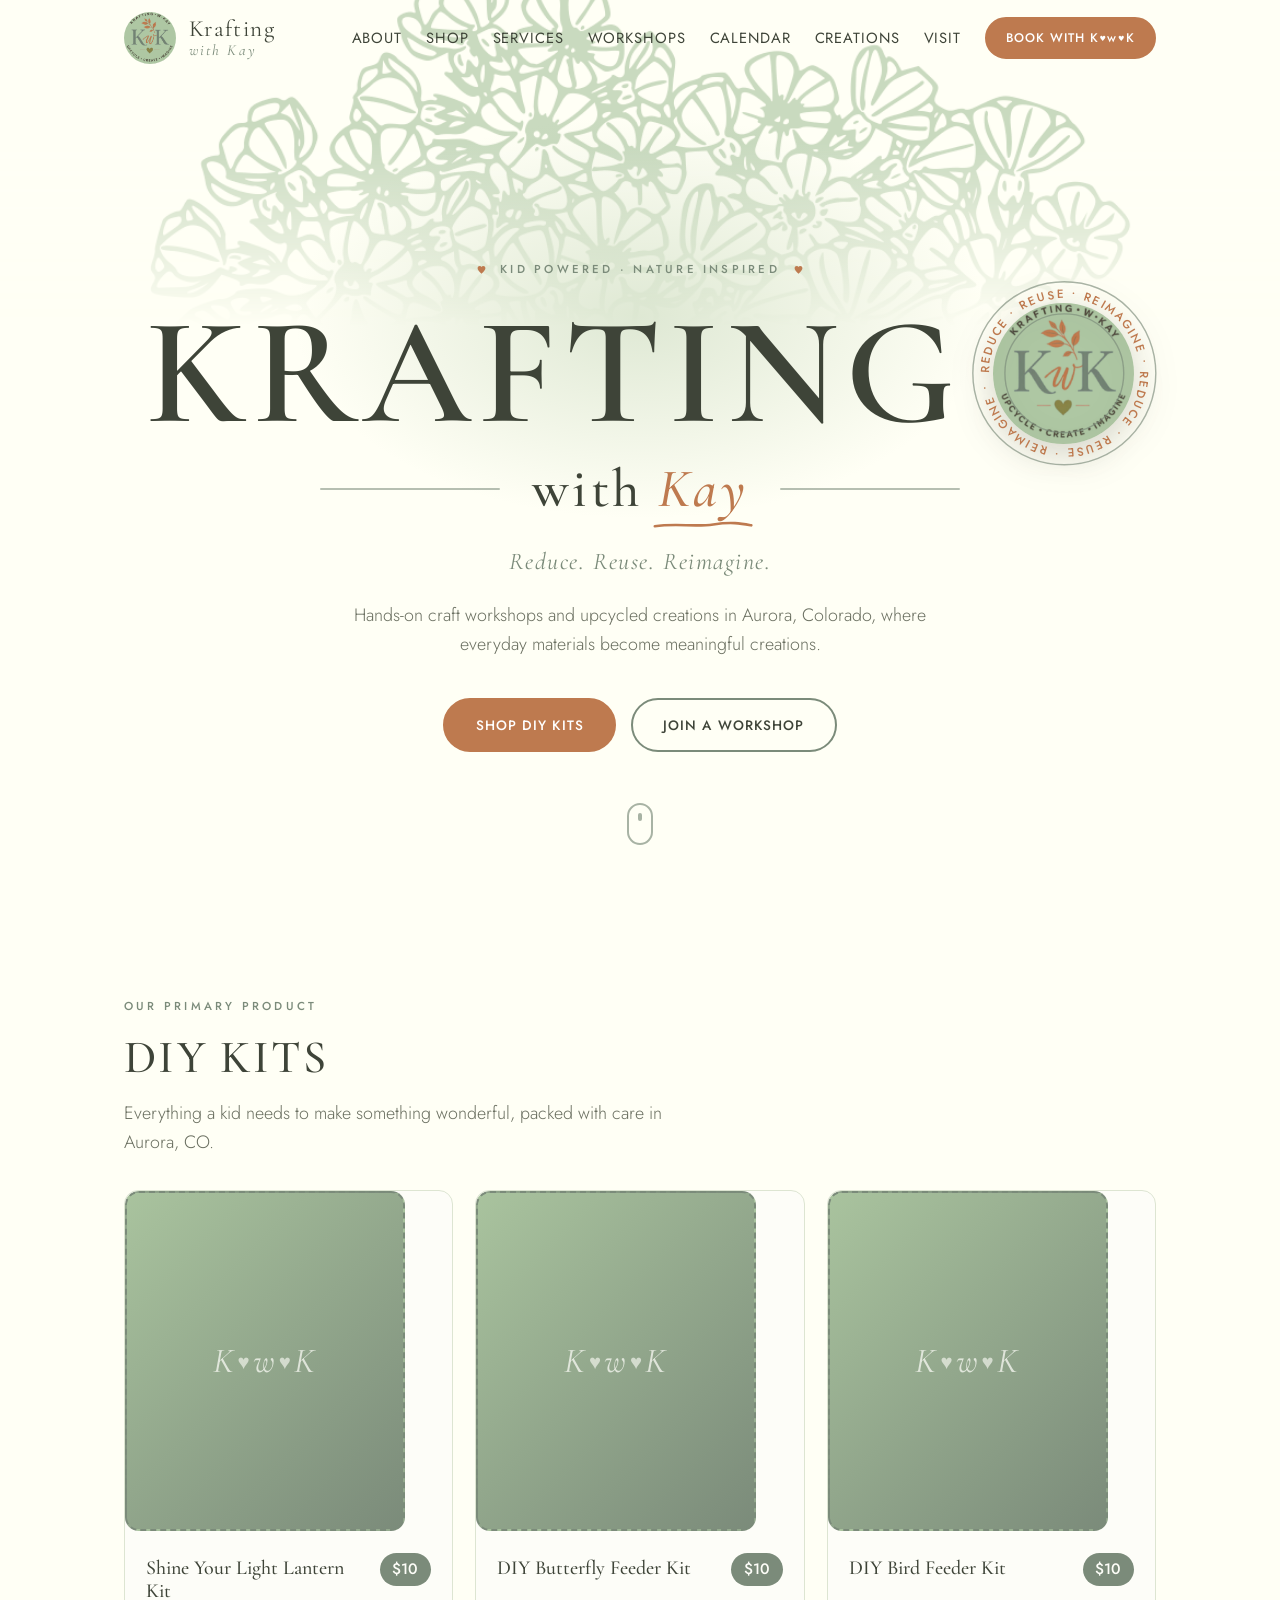
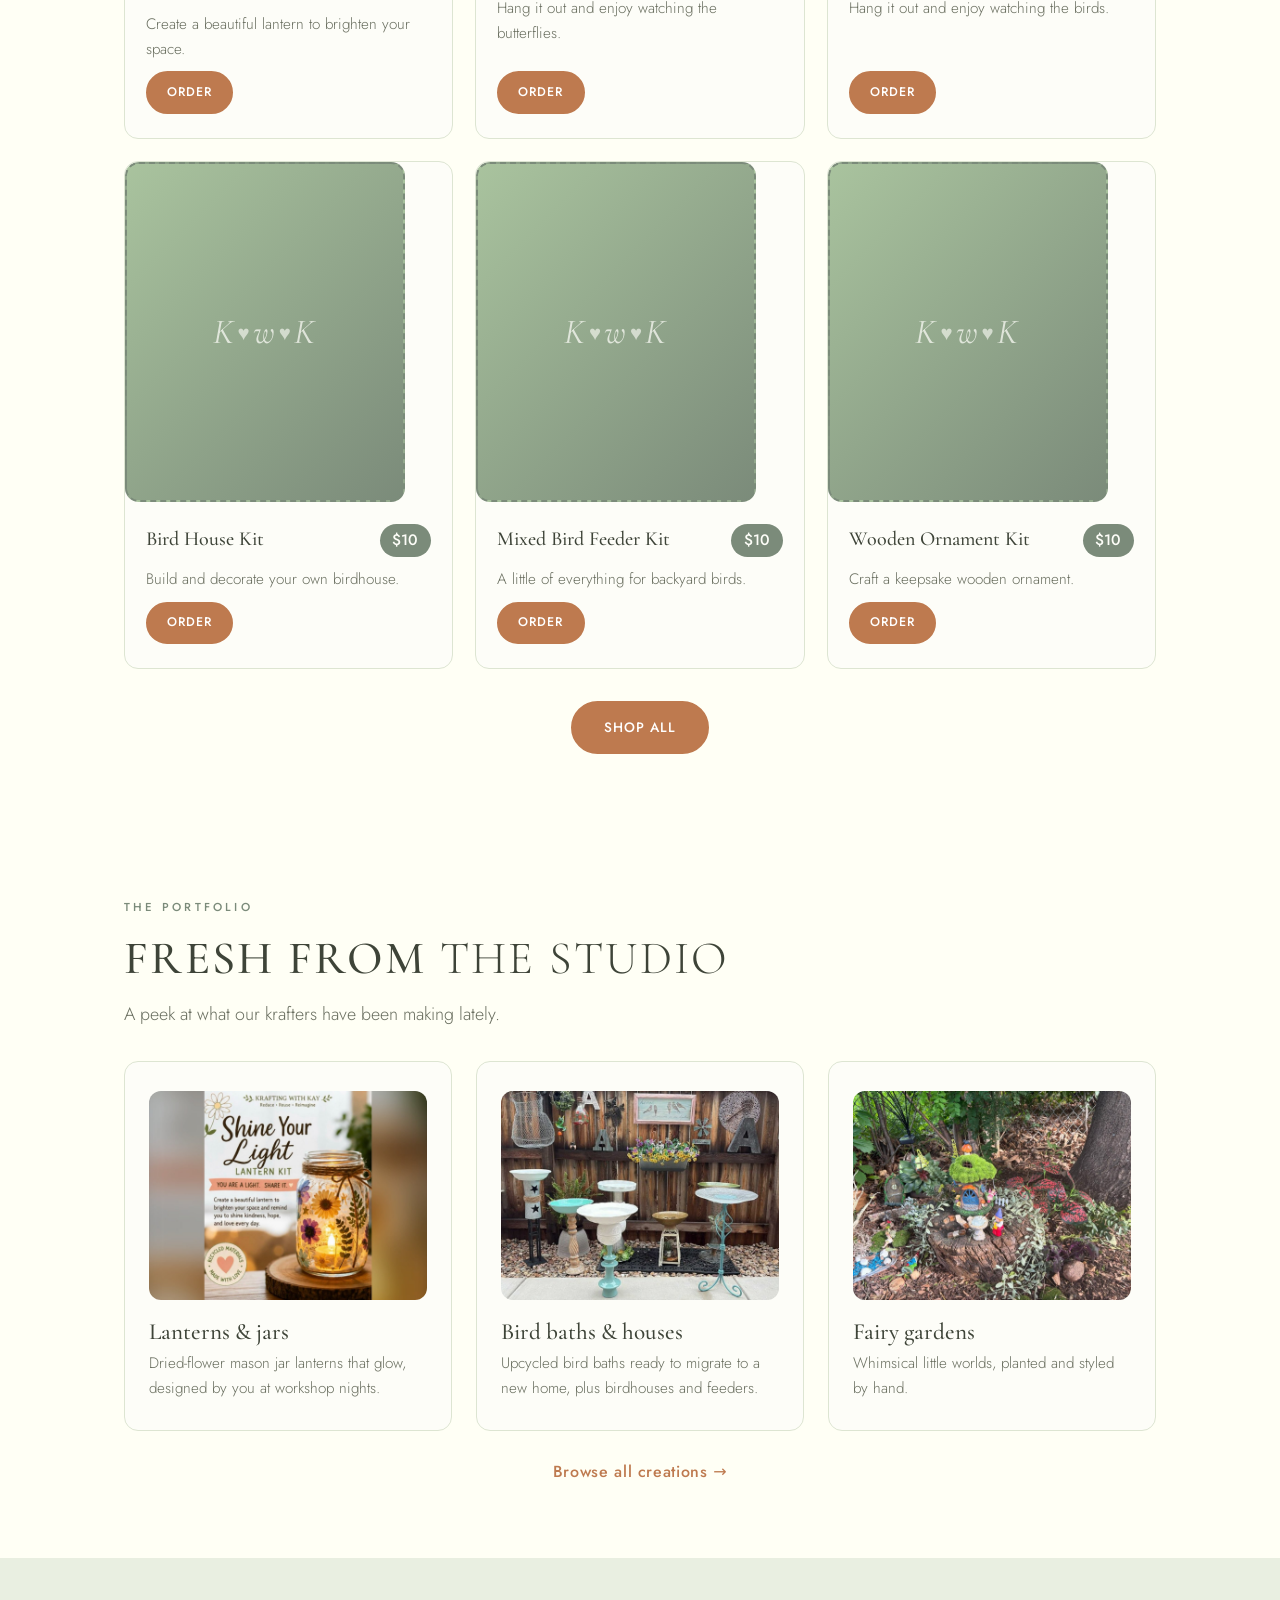
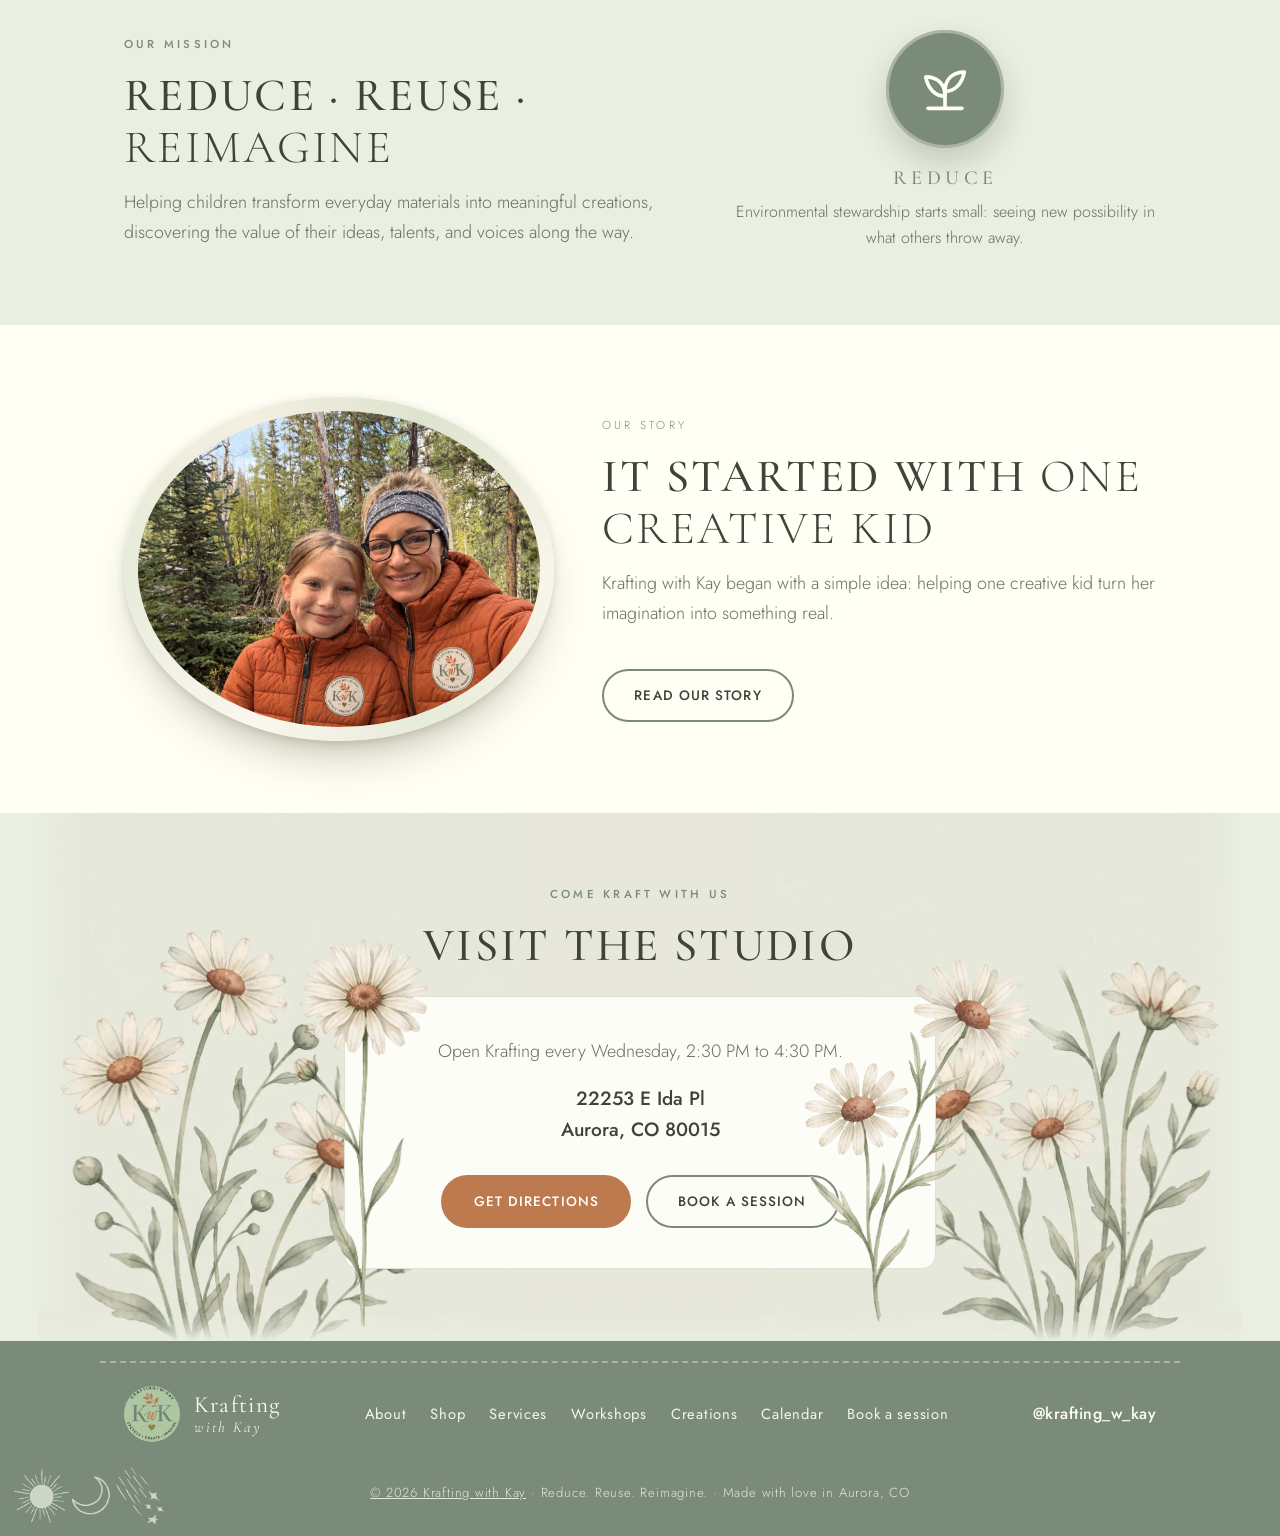
==== commit ed8668db: "Add Shop (kits, finished pieces, merch), Services page, SMS order flow, 3s photo cycling, settings e" ====
--- a/index.html
+++ b/index.html
@@ -20,6 +20,8 @@
       </a>
       <nav class="site-nav" id="siteNav">
         <a href="about.html">About</a>
+        <a href="shop.html">Shop</a>
+        <a href="services.html">Services</a>
         <a href="workshops.html">Workshops</a>
         <a href="events.html">Calendar</a>
         <a href="creations.html">Creations</a>
@@ -55,12 +57,27 @@
           <span class="hero-subline"><span class="rule" aria-hidden="true"></span><span>with <em class="swash">Kay<svg class="swash-line" viewBox="0 0 220 22" aria-hidden="true"><path d="M6 14 C 52 7, 92 16, 132 10 S 192 8, 214 12" fill="none" stroke="#be7a4f" stroke-width="5.5" stroke-linecap="round"/></svg></em></span><span class="rule" aria-hidden="true"></span></span>
         </h1>
         <p class="tagline">Reduce. Reuse. Reimagine.</p>
-        <p class="lede" id="heroLede">Hands-on craft workshops and upcycled creations in Aurora, Colorado, where everyday materials become <strong>meaningful creations</strong>.</p>
+        <p class="lede" id="heroLede">DIY craft kits, hands-on workshops, and upcycled creations in Aurora, Colorado, where everyday materials become <strong>meaningful creations</strong>.</p>
         <div class="hero-cta">
-          <a href="workshops.html" class="btn">Join a workshop</a>
-          <a href="creations.html" class="btn btn-ghost">Browse creations</a>
+          <a href="shop.html" class="btn">Shop DIY Kits</a>
+          <a href="workshops.html" class="btn btn-ghost">Join a workshop</a>
         </div>
-        <a class="scroll-cue" href="#mission" aria-label="Scroll to our mission"><span></span></a>
+        <a class="scroll-cue" href="#kits" aria-label="Scroll to DIY kits"><span></span></a>
+      </div>
+    </section>
+
+    <!-- DIY KITS -->
+    <section class="section" id="kits">
+      <div class="wrap">
+        <p class="eyebrow">Our primary product</p>
+        <h2>DIY Kits</h2>
+        <p class="lede">Everything a kid needs to make something wonderful, packed with care in Aurora, CO.</p>
+        <div class="shop-grid" id="homeKitsGrid">
+          <p class="muted">Loading…</p>
+        </div>
+        <div class="center" style="margin-top:2rem">
+          <a class="btn" href="shop.html">Shop all</a>
+        </div>
       </div>
     </section>
 
@@ -141,6 +158,8 @@
       </div>
       <nav class="footer-nav" aria-label="Footer">
         <a href="about.html">About</a>
+        <a href="shop.html">Shop</a>
+        <a href="services.html">Services</a>
         <a href="workshops.html">Workshops</a>
         <a href="creations.html">Creations</a>
         <a href="events.html">Calendar</a>
--- a/styles.css
+++ b/styles.css
@@ -297,6 +297,86 @@
 }
 .card p { color: var(--ink-soft); font-size: 0.95rem; font-weight: 300; }
 
+/* ---------- shop ---------- */
+.shop-grid {
+  display: grid; grid-template-columns: repeat(auto-fill, minmax(250px, 1fr));
+  gap: 1.4rem; margin-top: 2rem;
+}
+.shop-card { padding: 0; overflow: hidden; display: flex; flex-direction: column; }
+.shop-card-body { padding: 1.4rem 1.3rem 1.5rem; display: flex; flex-direction: column; gap: 0.6rem; flex: 1; }
+.shop-card-body p { margin: 0; }
+.shop-card-top { display: flex; justify-content: space-between; align-items: baseline; gap: 0.8rem; }
+.shop-card-top h3 { margin: 0; font-size: 1.25rem; }
+.price {
+  font-family: var(--font-body); font-weight: 500; color: var(--paper);
+  background: var(--sage-deep); border-radius: 999px; padding: 0.25rem 0.8rem;
+  font-size: 0.95rem; white-space: nowrap;
+}
+.kit-includes { list-style: none; margin: 0; padding: 0; display: flex; flex-wrap: wrap; gap: 0.4rem; }
+.kit-includes li {
+  font-size: 0.8rem; font-weight: 400; color: var(--ink-soft);
+  background: var(--cream); border: 1px solid var(--line);
+  border-radius: 999px; padding: 0.2rem 0.7rem;
+}
+.shop-card .btn { margin-top: auto; align-self: flex-start; }
+
+/* photo cycling: one frame, photos crossfade every 3s */
+.photo-cycle { position: relative; aspect-ratio: 4 / 3; overflow: hidden; background: var(--cream); }
+.photo-cycle-img {
+  position: absolute; inset: 0; width: 100%; height: 100%; object-fit: cover;
+  opacity: 0; transition: opacity 0.6s ease;
+}
+.photo-cycle-img.active { opacity: 1; }
+.photo-cycle-img:first-child { position: relative; }
+.photo-dots {
+  position: absolute; bottom: 0.6rem; left: 0; right: 0;
+  display: flex; justify-content: center; gap: 0.45rem;
+}
+.photo-dots button {
+  width: 0.6rem; height: 0.6rem; border-radius: 50%;
+  border: 2px solid var(--paper); background: rgba(255,255,245,.45);
+  padding: 0; cursor: pointer;
+}
+.photo-dots button.active { background: var(--paper); }
+.photo-placeholder {
+  aspect-ratio: 4 / 3; display: flex; align-items: center; justify-content: center;
+  background: linear-gradient(135deg, var(--sage) 0%, var(--sage-deep) 100%);
+}
+.photo-placeholder span {
+  font-family: var(--font-display); font-size: 2.2rem; color: var(--paper);
+  opacity: 0.85; letter-spacing: 0.08em;
+}
+
+/* bundle banner */
+.bundle-banner {
+  margin-top: 1.6rem; background: var(--sage-deep); color: var(--paper);
+  border-radius: var(--radius); padding: 1.6rem 1.8rem;
+  display: flex; align-items: center; justify-content: space-between; gap: 1.2rem; flex-wrap: wrap;
+}
+.bundle-inner h3 { margin: 0 0 0.3rem; color: var(--paper); }
+.bundle-inner p { margin: 0; color: var(--paper); opacity: 0.85; font-weight: 300; }
+.bundle-price {
+  font-family: var(--font-display); font-size: 2.4rem; color: var(--paper);
+}
+.bundle-banner .btn { background: var(--paper); color: var(--sage-deep); }
+
+/* services */
+.services-grid {
+  display: grid; grid-template-columns: repeat(auto-fill, minmax(270px, 1fr));
+  gap: 1.4rem; margin-top: 2rem;
+}
+.service-card { display: flex; flex-direction: column; gap: 0.6rem; }
+.service-card h3 { margin: 0; }
+.service-card p { margin: 0; }
+.service-tagline { font-style: italic; }
+.service-card .btn { margin-top: auto; align-self: flex-start; }
+
+/* scan to pay */
+.scan-pay-img {
+  width: min(340px, 90%); border-radius: var(--radius);
+  box-shadow: 0 12px 28px rgba(62,68,56,.16);
+}
+
 /* ---------- workshops ---------- */
 .workshop-box {
   display: grid; grid-template-columns: repeat(auto-fit, minmax(160px, 1fr));
@@ -546,6 +626,10 @@
 #bookSubmit:disabled { opacity: 0.6; cursor: wait; }
 
 /* ---------- responsive ---------- */
+@media (max-width: 1020px) {
+  .site-nav { gap: 1rem; }
+  .site-nav a:not(.btn) { font-size: 0.82rem; letter-spacing: 0.04em; }
+}
 @media (max-width: 760px) {
   .split { grid-template-columns: 1fr; gap: 2rem; }
   .nav-toggle { display: block; }
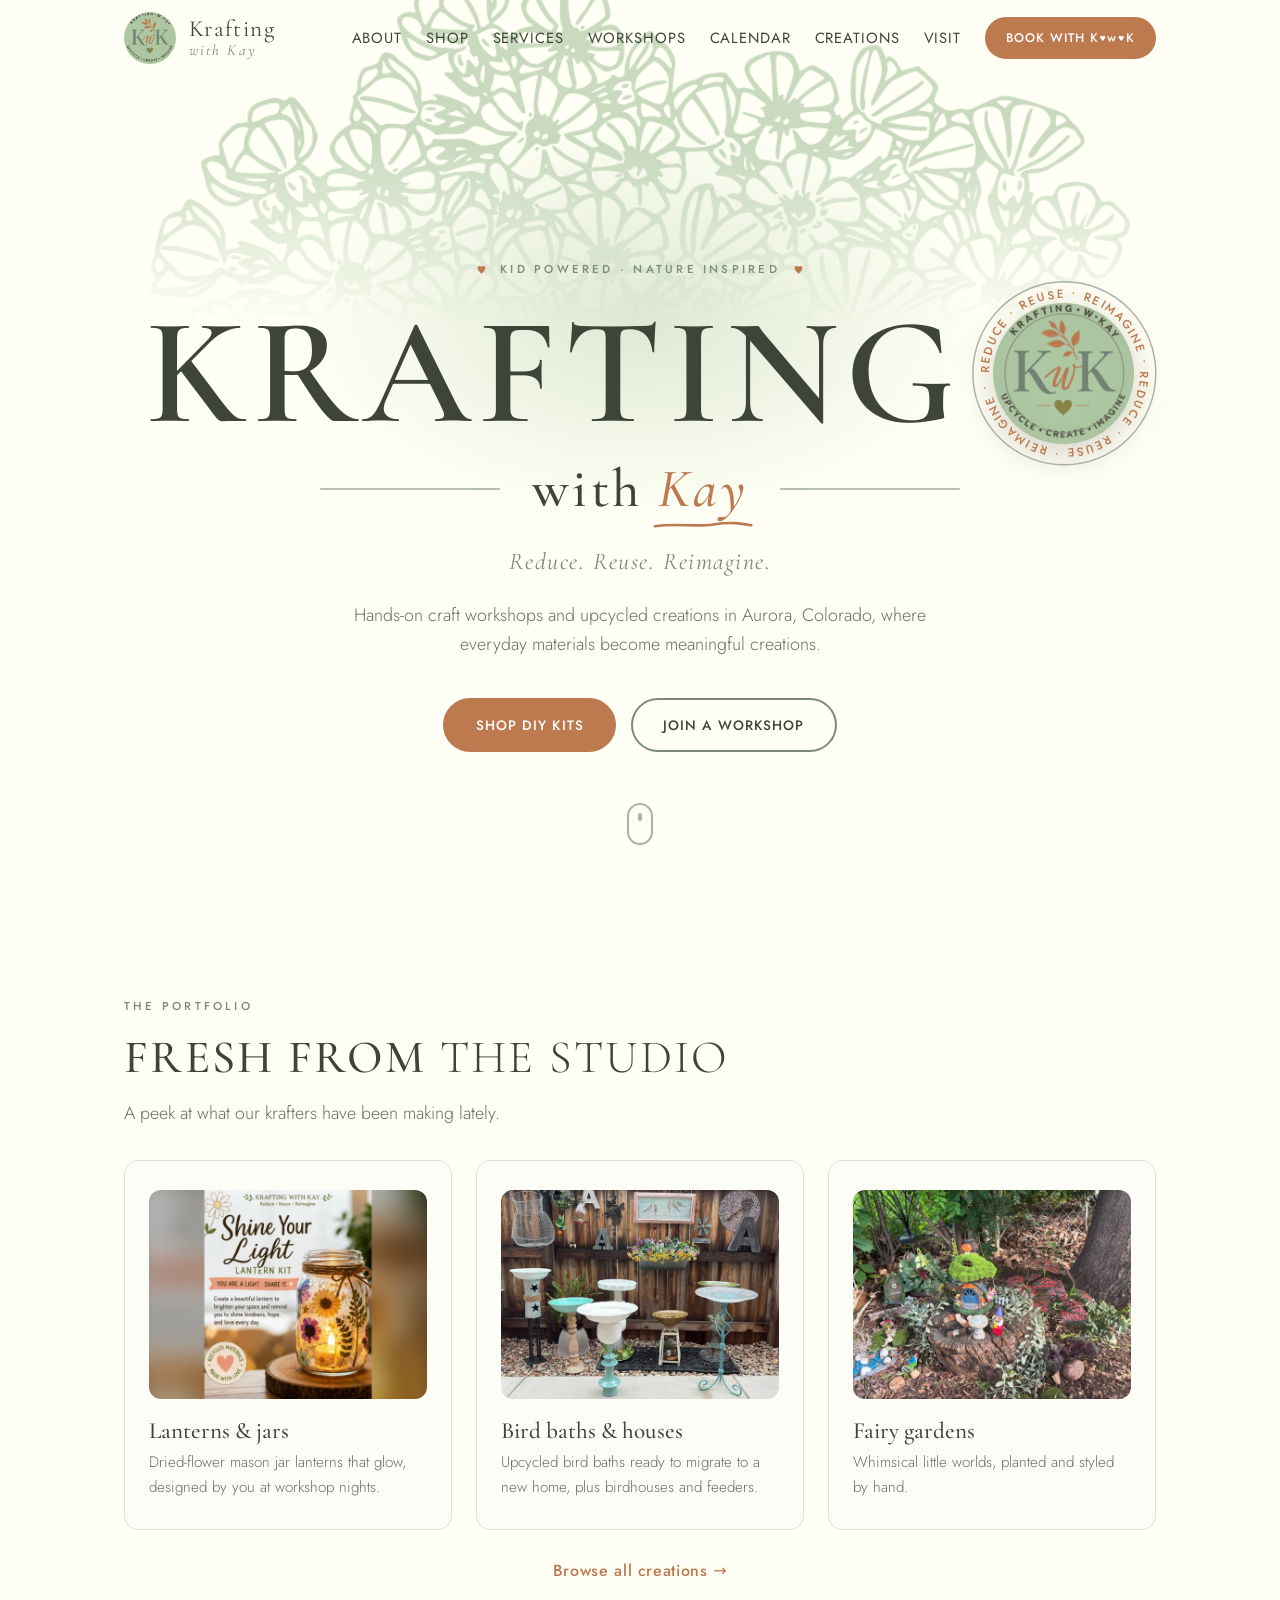
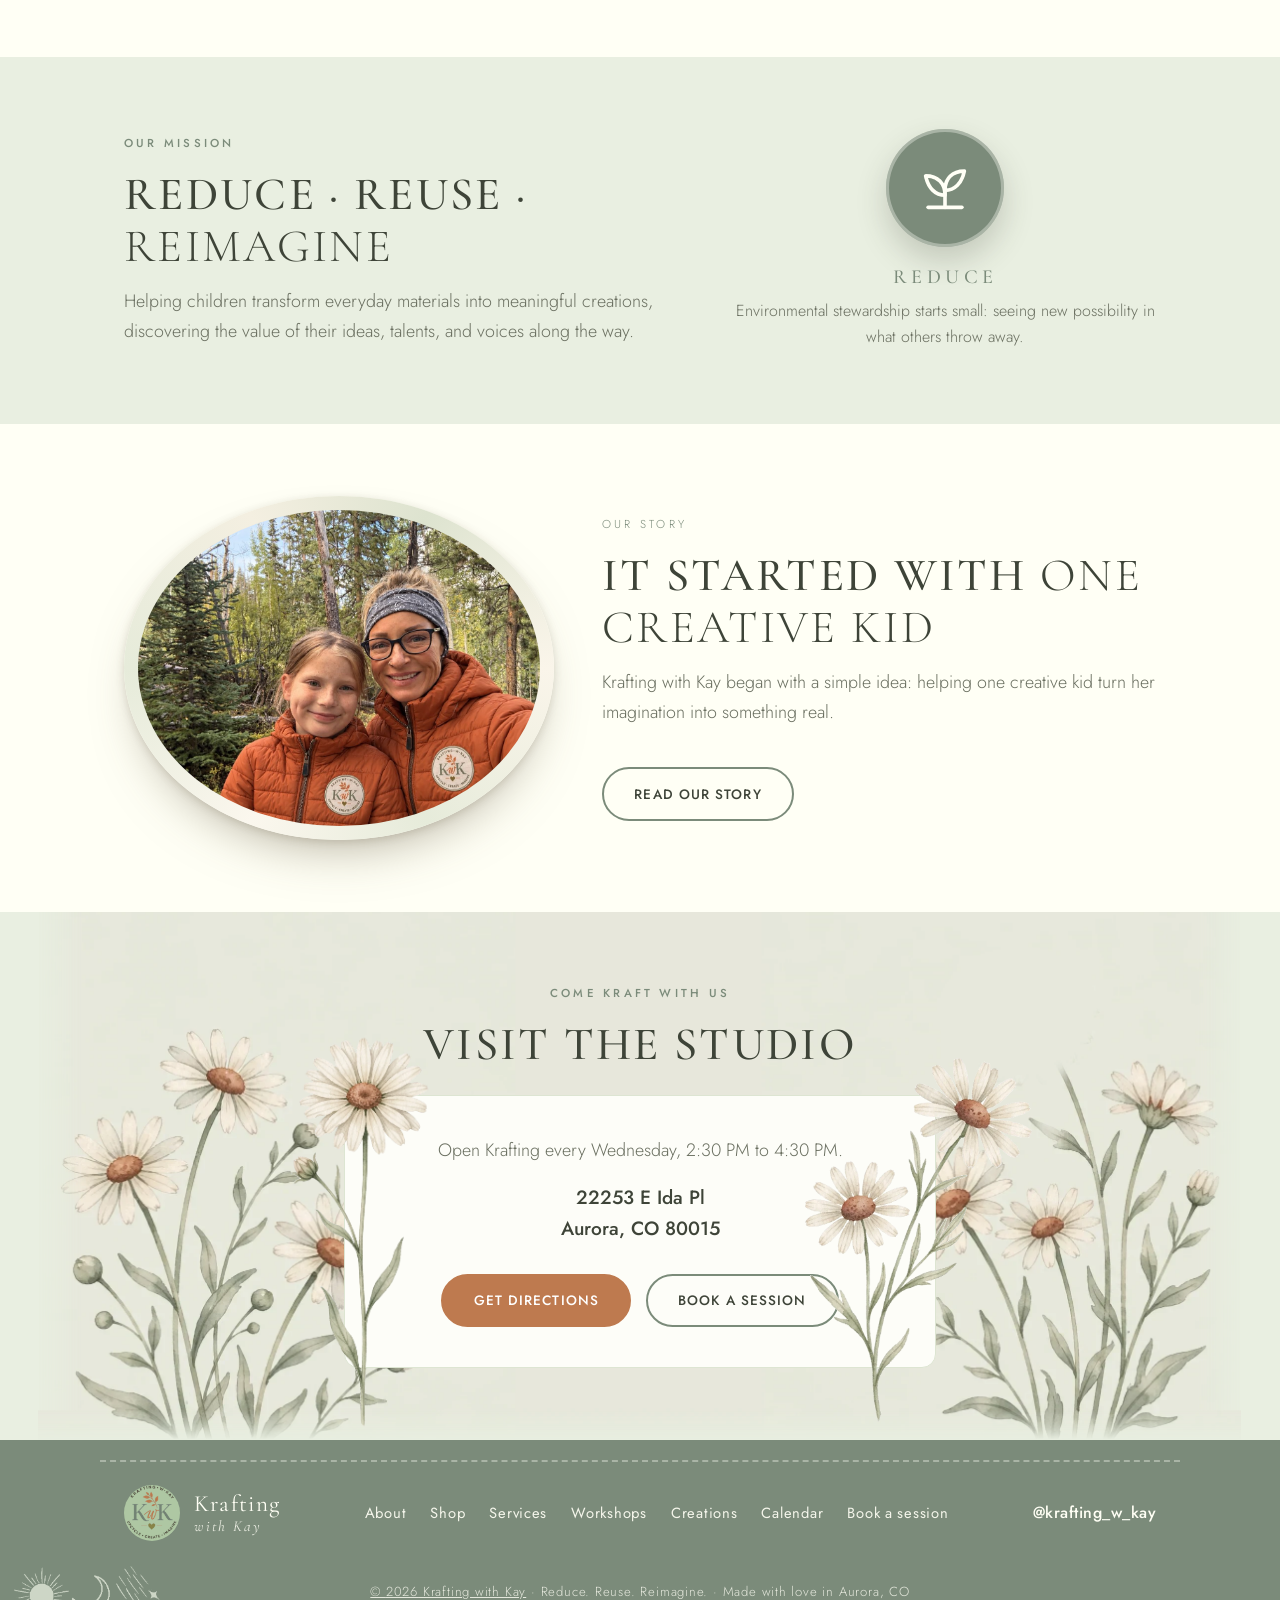
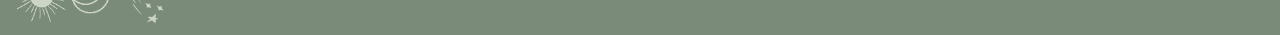
==== commit 99932d26: "Move store off homepage: kits live only on shop.html, scroll cue now goes to featured" ====
--- a/index.html
+++ b/index.html
@@ -62,22 +62,7 @@
           <a href="shop.html" class="btn">Shop DIY Kits</a>
           <a href="workshops.html" class="btn btn-ghost">Join a workshop</a>
         </div>
-        <a class="scroll-cue" href="#kits" aria-label="Scroll to DIY kits"><span></span></a>
-      </div>
-    </section>
-
-    <!-- DIY KITS -->
-    <section class="section" id="kits">
-      <div class="wrap">
-        <p class="eyebrow">Our primary product</p>
-        <h2>DIY Kits</h2>
-        <p class="lede">Everything a kid needs to make something wonderful, packed with care in Aurora, CO.</p>
-        <div class="shop-grid" id="homeKitsGrid">
-          <p class="muted">Loading…</p>
-        </div>
-        <div class="center" style="margin-top:2rem">
-          <a class="btn" href="shop.html">Shop all</a>
-        </div>
+        <a class="scroll-cue" href="#featured" aria-label="Scroll to featured creations"><span></span></a>
       </div>
     </section>
 
